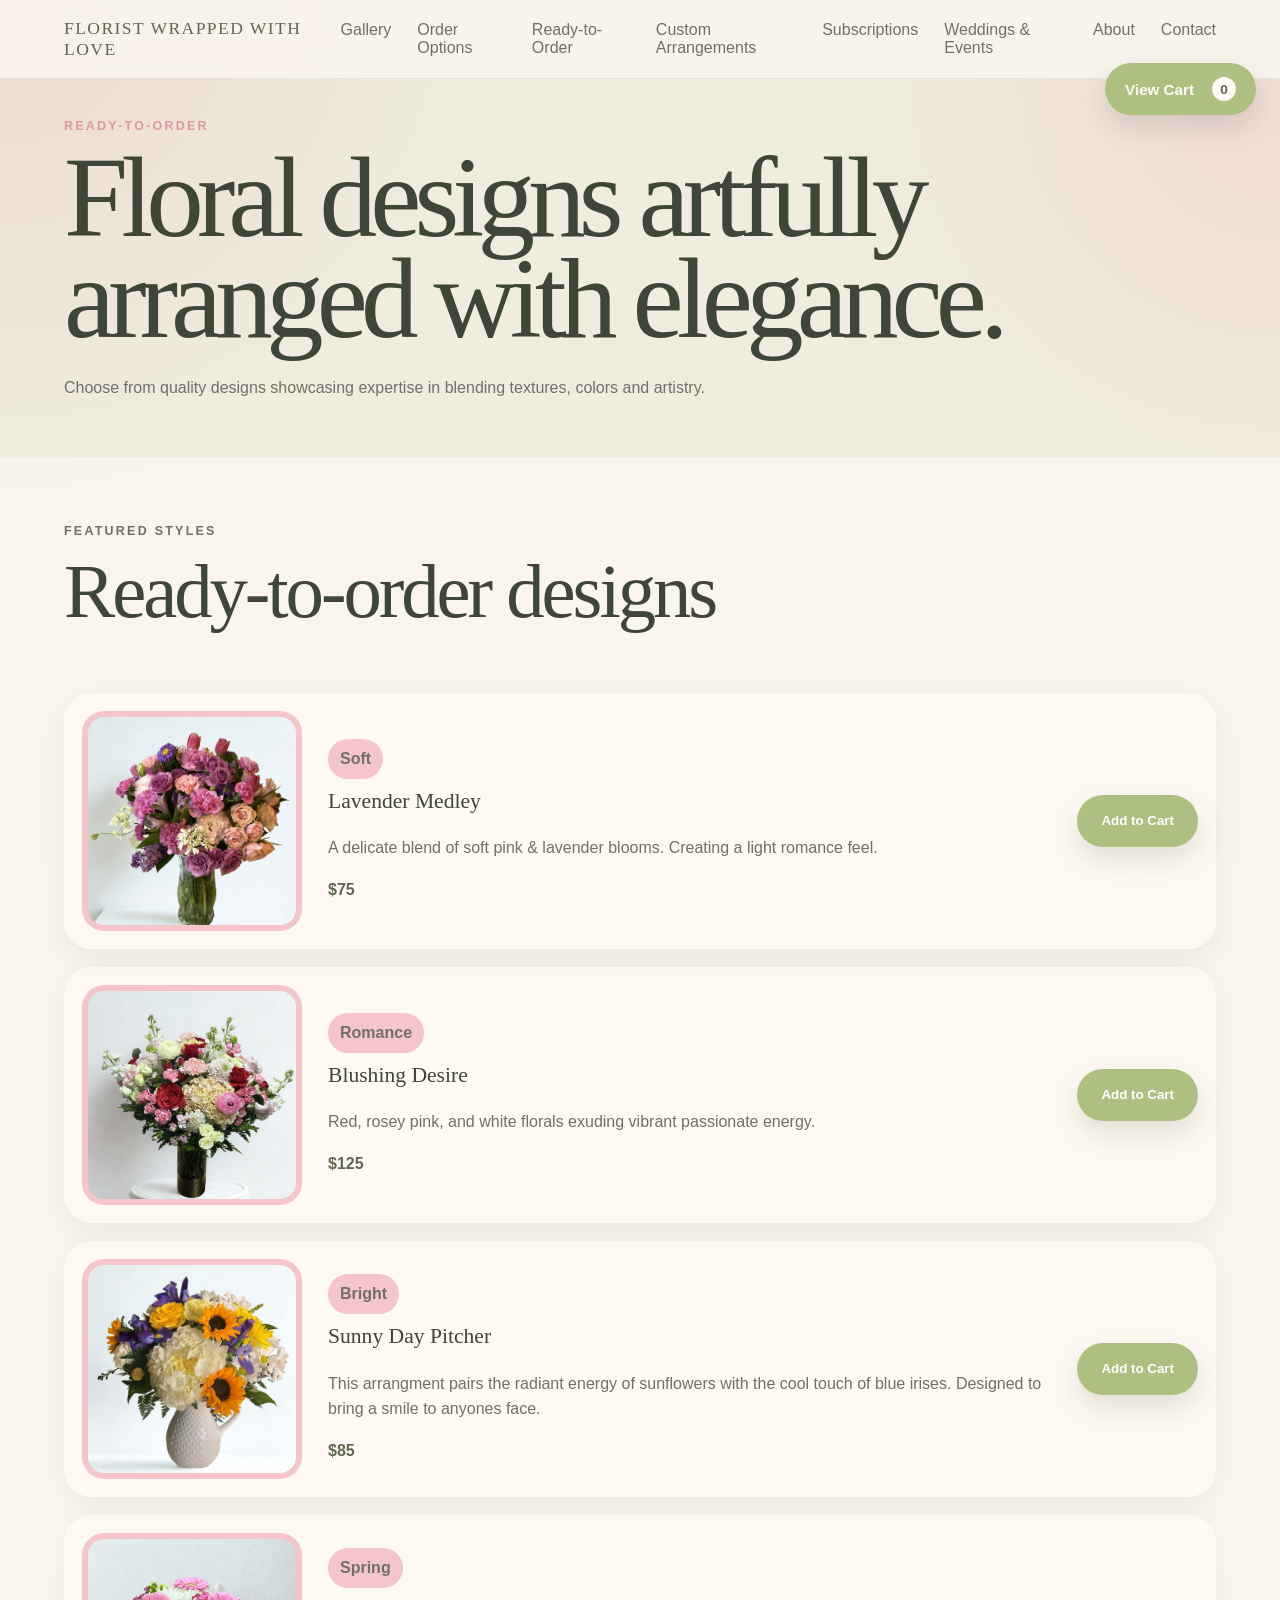
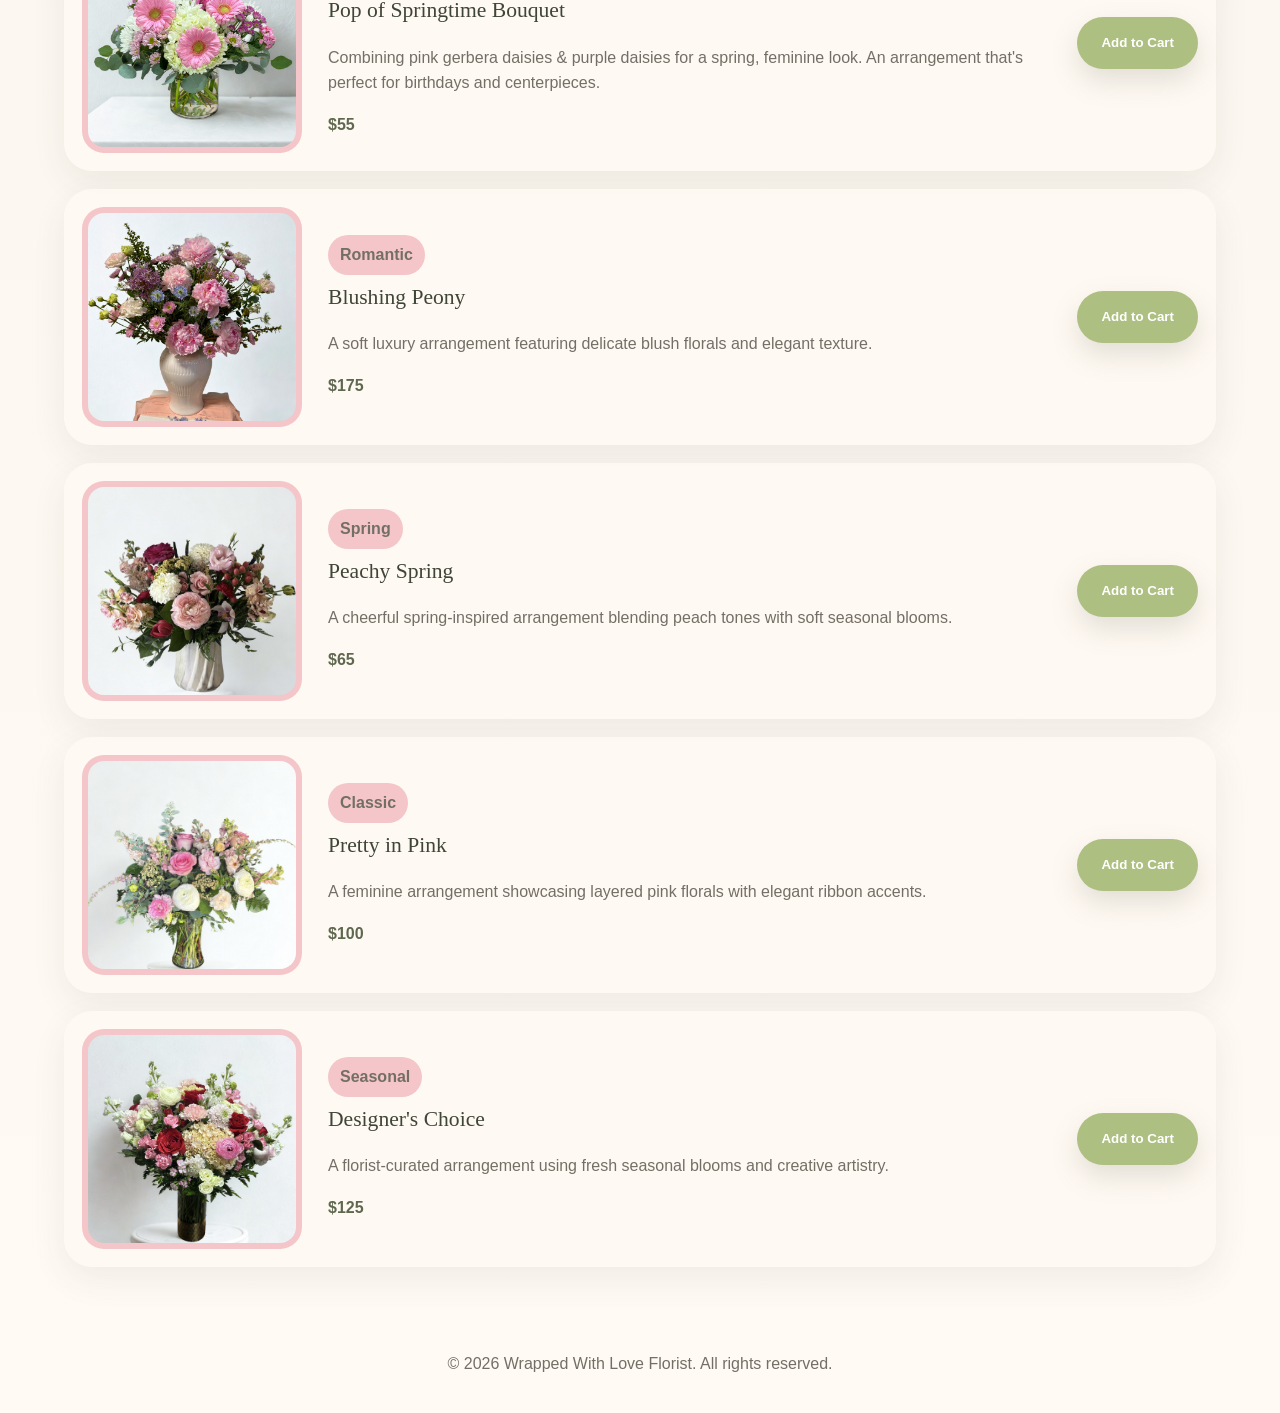
==== shop.html @ 205b2c47 "V1.6 added desc and altered" ====
<!DOCTYPE html>
<html lang="en">
<head>
  <meta charset="UTF-8" />
  <meta name="viewport" content="width=device-width, initial-scale=1.0" />
  <title>Ready-to-Order Designs | Wrapped With Love</title>
  <meta name="description" content="Ready-to-order floral designs from Wrapped With Love Florist." />
  <link rel="stylesheet" href="style.css" />
  <link rel="icon" href="data:image/svg+xml,<svg xmlns=%22http://www.w3.org/2000/svg%22 viewBox=%220 0 100 100%22><text y=%22.9em%22 font-size=%2290%22>🌸</text></svg>">
</head>

<body>
  <header class="site-header">
    <a href="index.html#home" class="logo">Florist Wrapped With Love</a>

    <button class="nav-toggle" aria-label="Toggle navigation" aria-expanded="false">
      <span></span>
      <span></span>
      <span></span>
    </button>

    <nav class="site-nav">
      <a href="index.html#gallery">Gallery</a>
      <a href="index.html#order-options">Order Options</a>
      <a href="shop.html">Ready-to-Order</a>
      <a href="#" class="custom-request-trigger">Custom Arrangements</a>
      <a href="subscriptions.html">Subscriptions</a>
      <a href="index.html#request">Weddings & Events</a>
      <a href="index.html#about">About</a>
      <a href="index.html#contact">Contact</a>
    </nav>
  </header>

  <main>
    <section class="shop-hero section">
      <div>
        <p class="eyebrow">Ready-to-order</p>
        <h1>Floral designs artfully arranged with elegance.</h1>
        <p class="hero-text">
          Choose from quality designs showcasing expertise in blending textures, colors and artistry.
        </p>

      
      </div>
    </section>

    <section class="section shop-section">
      <div class="section-heading">
        <p class="eyebrow">Featured Styles</p>
        <h2>Ready-to-order designs</h2>
      </div>

      <div class="shop-list">
        <article class="shop-card">
          <img src="images/shop-1.jpg" alt="Lavender Medley flower design" />

          <div class="shop-card-content">
            <p class="shop-tag">Soft</p>
            <h3>Lavender Medley</h3>
            <p>A delicate blend of soft pink & lavender blooms. Creating a light romance feel.</p>
            <p class="shop-price">$75</p>
          </div>

          <button class="btn btn-primary add-to-cart-button" data-name="Lavender Medley" data-price="$75"  data-image="images/shop-1.jpg">
            Add to Cart
          </button>
        </article>

        <article class="shop-card">
          <img src="images/shop-2.jpg" alt="Blushing Desire flower design" />

          <div class="shop-card-content">
            <p class="shop-tag">Romance</p>
            <h3>Blushing Desire</h3>
            <p>Red, rosey pink, and white florals exuding vibrant passionate energy.</p>
            <p class="shop-price">$125</p>
          </div>

          <button class="btn btn-primary add-to-cart-button" data-name="Blushing Desire" data-price="$XX starting price" data-image="images/shop-2.jpg">
            Add to Cart
          </button>
        </article>

        <article class="shop-card">
          <img src="images/shop-3.jpg" alt="Bright floral design" />

          <div class="shop-card-content">
            <p class="shop-tag">Bright</p>
            <h3>Sunny Day Pitcher</h3>
            <p>This arrangment pairs the radiant energy of sunflowers with the cool touch of blue irises. Designed to bring a smile to anyones face.</p>
            <p class="shop-price">$85</p>
          </div>

          <button class="btn btn-primary add-to-cart-button" data-name="XXXX" data-price="$XX starting price" data-image="images/shop-3.jpg">
            Add to Cart
          </button>
        </article>

        <article class="shop-card">
          <img src="images/shop-4.jpg" alt="Neutral arrangement design" />

          <div class="shop-card-content">
            <p class="shop-tag">Spring</p>
            <h3>Pop of Springtime Bouquet</h3>
            <p>Combining pink gerbera daisies & purple daisies for a spring, feminine look. An arrangement that's perfect for birthdays and centerpieces.</p>
            <p class="shop-price">$55</p>
          </div>

          <button class="btn btn-primary add-to-cart-button" data-name="XXXXXXX" data-price="$XX starting price" data-image="images/shop-4.jpg">
            Add to Cart
          </button>
        </article>

<article class="shop-card">
  <img src="images/gallery-1.jpg" alt="Blushing Peony bouquet design" />

  <div class="shop-card-content">
    <p class="shop-tag">Romantic</p>
    <h3>Blushing Peony</h3>
    <p>A soft luxury arrangement featuring delicate blush florals and elegant texture.</p>
    <p class="shop-price">$175</p>
  </div>

  <button
    class="btn btn-primary add-to-cart-button"
    data-name="Blushing Peony"
    data-price="$175"
    data-image="images/gallery-1.jpg"
  >
    Add to Cart
  </button>
</article>

<article class="shop-card">
  <img src="images/gallery-2.jpg" alt="Peachy Spring bouquet design" />

  <div class="shop-card-content">
    <p class="shop-tag">Spring</p>
    <h3>Peachy Spring</h3>
    <p>A cheerful spring-inspired arrangement blending peach tones with soft seasonal blooms.</p>
    <p class="shop-price">$65</p>
  </div>

  <button
    class="btn btn-primary add-to-cart-button"
    data-name="Peachy Spring"
    data-price="$65"
    data-image="images/gallery-2.jpg"
  >
    Add to Cart
  </button>
</article>

<article class="shop-card">
  <img src="images/gallery-3.jpg" alt="Pretty in Pink bouquet design" />

  <div class="shop-card-content">
    <p class="shop-tag">Classic</p>
    <h3>Pretty in Pink</h3>
    <p>A feminine arrangement showcasing layered pink florals with elegant ribbon accents.</p>
    <p class="shop-price">$100</p>
  </div>

  <button
    class="btn btn-primary add-to-cart-button"
    data-name="Pretty in Pink"
    data-price="$100"
    data-image="images/gallery-3.jpg"
  >
    Add to Cart
  </button>
</article>

<article class="shop-card">
  <img src="images/gallery-4.jpg" alt="Designer's Choice bouquet design" />

  <div class="shop-card-content">
    <p class="shop-tag">Seasonal</p>
    <h3>Designer's Choice</h3>
    <p>A florist-curated arrangement using fresh seasonal blooms and creative artistry.</p>
    <p class="shop-price">$125</p>
  </div>

  <button
    class="btn btn-primary add-to-cart-button"
    data-name="Designer's Choice"
    data-price="$125"
    data-image="images/gallery-4.jpg"
  >
    Add to Cart
  </button>
</article>


      </div>
    </section>
  </main>

  <footer class="site-footer">
    <p>© <span id="year"></span> Wrapped With Love Florist. All rights reserved.</p>
  </footer>

  <div id="cartModal" class="modal"> 
    <div class="modal-content cart-modal-content">
      <button class="modal-close" id="closeCartModal">&times;</button>

      <h3>Your Flower Cart</h3>

      <div id="cartItems" class="cart-items"></div>

      <form 
        class="cart-request-form"
        action="https://formspree.io/f/mvzlpdjd"
        method="POST"
      >
        <input type="hidden" name="cart-items" id="cartItemsInput" />
        <input type="hidden" name="_subject" value="New Ready-to-Order Cart Request 🌸">

        <div class="form-row">
          <label>
            Name
            <input type="text" name="name" placeholder="Your name" required autocomplete="name" />
          </label>

          <label>
            Phone, email, or Instagram
            <input type="text" name="contact" placeholder="Phone, email, or @username" required />
          </label>
        </div>

        <div class="form-row">
          <label>
            Date needed
            <input type="date" name="date-needed" required />
          </label>

          <label>
            Pickup or delivery
            <select name="delivery">
              <option>Pickup</option>
              <option>Delivery</option>
              <option>Not sure yet</option>
            </select>
          </label>
        </div>

        <label>
          Notes
          <textarea name="message" rows="4" placeholder="Any color changes, ribbon preference, delivery address, or details?"></textarea>
        </label>

        <p class="cart-note">
          Submitting this request does not confirm payment or availability. Wrapped With Love will contact you to finalize details.
        </p>

        <button type="submit" class="btn btn-primary full-submit-button">
          Send Order Request
        </button>
      </form>
    </div>
  </div>

  <div id="successModal" class="modal">
    <div class="modal-content">
      <button class="modal-close" id="closeModal">&times;</button>

      <h3>Thank you for your request!</h3>
      <p>
        I will be in contact with you soon. Please look out for my email within the next 24 hours.
      </p>
    </div>
  </div>

  <div id="customModal" class="modal">
    <div class="modal-content custom-modal-content">
      <button class="modal-close" id="closeCustomModal">&times;</button>

      <h3>Request custom flowers</h3>

      <form 
        class="custom-request-form"
        action="https://formspree.io/f/mvzlpdjd"
        method="POST"
      >
        <div class="custom-form-grid">
          <div class="form-column">
            <label>
              Name
              <input type="text" name="name" placeholder="Enter Your Full Name" required autocomplete="name" />
            </label>

            <label>
              Instagram
              <input type="text" name="instagram" placeholder="@Username" />
              <small class="field-note">Optional</small>
            </label>

            <label>
              Delivery Location
              <input type="text" name="delivery-location" placeholder="City or address" />
            </label>


          </div>

          <div class="form-column">
            <label>
              Phone Number
              <input type="tel" name="phone" placeholder="E.g. (951) 902-4893" required autocomplete="tel" />
            </label>

            <label>
              Occasion
              <select name="occasion" required>
                <option value="">Select One</option>
                <option>Anniversary</option>
                <option>Birthday</option>
                <option>Sympathy</option>
                <option>Prom</option>
                <option>Holiday</option>
                <option>New Baby</option>
                <option>Other</option>
              </select>
            </label>

                        <label>
              Colors, Style, Inspiration, etc.
              <textarea name="style-inspiration" rows="5" placeholder="Tell us the colors, style, or inspiration..."></textarea>
            </label>
          </div>

          <div class="form-column">
            <label>
              Email
              <input type="email" name="email" placeholder="Enter Your Email" required autocomplete="email" />
            </label>

            <label>
              Delivery Date
              <input type="date" name="delivery-date" required />
            </label>

            <label>
              Price Range
              <input type="text" name="price-range" placeholder="$" />
            </label>
          </div>
        </div>

        <input type="hidden" name="_subject" value="New Custom Flower Request 🌸">

        <button type="submit" class="btn btn-primary full-submit-button">
          Send Request
        </button>
      </form>
    </div>
  </div>



  <button class="floating-cart-button cart-open-button">
   View Cart
  <span id="cartCount">0</span>
</button>

  <script src="script.js"></script>
</body>
</html>
---- style.css ----
:root {
  --cream: #f8f3ec;
  --paper: #fffaf4;
  --sage: #aebf82;
  --sage-dark: #5f684f;
  --rose: #d99a9f;
  --blush: #f4c6c9;
  --coral: #ef8f7d;
  --ink: #3f4537;
  --muted: #746f66;
  --white: #ffffff;
  --shadow: 0 24px 60px rgba(63, 69, 55, 0.12);
  --radius: 28px;
}

* {
  box-sizing: border-box;
}

html {
  scroll-behavior: smooth;
}

body {
  margin: 0;
  font-family: Georgia, "Times New Roman", serif;
  color: var(--ink);
  background:
    radial-gradient(circle at top left, rgba(244, 198, 201, 0.45), transparent 32rem),
    linear-gradient(180deg, var(--cream), var(--paper));
}

img {
  width: 100%;
  display: block;
}

a {
  color: inherit;
  text-decoration: none;
}

.site-header {
  position: sticky;
  top: 0;
  z-index: 20;
  display: flex;
  align-items: center;
  justify-content: space-between;
  padding: 18px clamp(20px, 5vw, 70px);
  background: rgba(248, 243, 236, 0.9);
  backdrop-filter: blur(14px);
  border-bottom: 1px solid rgba(95, 104, 79, 0.12);
}

.logo {
  font-size: 1.1rem;
  letter-spacing: 0.08em;
  text-transform: uppercase;
  color: var(--sage-dark);
}

.site-nav {
  display: flex;
  gap: 26px;
  font-family: Arial, sans-serif;
  font-size: 1.0rem;
}

.site-nav a {
  color: var(--muted);
}

.site-nav a:hover {
  color: var(--ink);
}

.nav-toggle {
  display: none;
  width: 42px;
  height: 42px;
  border: 1px solid rgba(95, 104, 79, 0.2);
  border-radius: 50%;
  background: var(--paper);
}

.nav-toggle span {
  display: block;
  width: 18px;
  height: 2px;
  margin: 4px auto;
  background: var(--sage-dark);
}

.section {
  padding: clamp(64px, 0vw, 120px) clamp(20px, 5vw, 70px);
}

.hero {
  min-height: calc(100vh - 76px);
  display: grid;
  grid-template-columns: minmax(0, 1.05fr) minmax(280px, 0.95fr);
  align-items: center;
  gap: clamp(36px, 7vw, 90px);
  padding-top: 20px;
}

.eyebrow {
  margin: 0 0 14px;
  font-family: Arial, sans-serif;
  font-size: 0.78rem;
  font-weight: 700;
  letter-spacing: 0.18em;
  text-transform: uppercase;
  color: var(--rose);
}

h1,
h2,
h3,
p {
  margin-top: 0;
}

h1 {
  max-width: 760px;
  margin-bottom: 24px;
  font-size: clamp(3.2rem, 9vw, 7.8rem);
  line-height: 0.88;
  font-weight: 400;
  letter-spacing: -0.06em;
}

h2 {
  font-size: clamp(2.4rem, 6vw, 5rem);
  line-height: 0.95;
  font-weight: 400;
  letter-spacing: -0.04em;
}

h3 {
  font-size: 1.35rem;
  font-weight: 400;
}

.hero-text,
.section-heading p,
.intro p,
.contact-section p {
  max-width: 650px;
  font-family: Arial, sans-serif;
  color: var(--muted);
  line-height: 1.7;
  
}

.hero-actions {
  display: flex;
  flex-wrap: wrap;
  gap: 14px;
  margin-top: 34px;
}

.btn {
  display: inline-flex;
  align-items: center;
  justify-content: center;
  min-height: 52px;
  padding: 0 24px;
  border: 0;
  border-radius: 999px;
  font-family: Arial, sans-serif;
  font-weight: 700;
  cursor: pointer;
  transition: transform 180ms ease, box-shadow 180ms ease;
}

.btn:hover {
  transform: translateY(-2px);
}

.btn-primary {
  background: var(--sage);
  color: var(--white);
  box-shadow: 0 12px 28px rgba(95, 104, 79, 0.18);
}

.btn-secondary {
  background: var(--white);
  color: var(--sage-dark);
  border: 1px solid rgba(95, 104, 79, 0.16);
}

.hero-card {
  position: relative;
  border-radius: var(--radius);
  padding: 16px;
  background: var(--paper);
  box-shadow: var(--shadow);
  transform: rotate(1.4deg);
}

.hero-card img {
  aspect-ratio: 4 / 5;
  object-fit: cover;
  border-radius: 22px;
  background: var(--blush);
}

.hero-note {
  position: absolute;
  left: -18px;
  bottom: 42px;
  width: 150px;
  height: 150px;
  padding: 18px;
  border-radius: 50%;
  background: var(--sage);
  color: var(--white);
  box-shadow: 0 16px 34px rgba(95, 104, 79, 0.18);
  transform: translateY(6px);

  display: flex;
  flex-direction: column;
  align-items: center;
  justify-content: center;
  gap: 8px;
  text-align: center;
}

.hero-note span {
  font-size: auto;
  line-height: 0.9;
  text-transform: uppercase;
  margin-right: auto;
  margin-left: auto;
  text-align: center;
  margin-bottom: 4px;
  font-weight: bold;
}

.hero-note small {
  max-width: 95px;
  font-family: Arial, sans-serif;
  font-size: 0.72rem;
  line-height: 1.25;
}

.intro {
    padding: 20px clamp(20px, 5vw, 70px);
  text-align: center;
  position: relative;
}

.contact-section h2 {
  margin-bottom: 24px;
}

.intro p {
  max-width: 1100px;
  margin: 0 auto;

  font-size: clamp(1.3rem, 2.2vw, 2rem);
  line-height: 1.6;

  padding: 0;
  background: none;
  box-shadow: none;
  border-radius: 0;

  position: relative;
}

.intro::before {
  content: "";
  display: block;
  width: 100%;
  height: 2px;
    margin: 50px auto 16px;

  
  background: linear-gradient(
    to right,
    transparent,
    var(--rose),
    transparent
  );
}

.intro::after {
  content: "";
  display: block;
  width: 100%;
  height: 2px;
  margin: 16px auto 0;
  background: linear-gradient(
    to right,
    transparent,
    var(--rose),
    transparent
  );
}



.section-heading {
  margin-bottom: 34px;
}

.gallery-grid {
  display: grid;
  grid-template-columns: repeat(4, 1fr);
  gap: 18px;
}

.gallery-item {
  padding: 20px;
  border-radius: 28px;
  box-shadow: 0 10px 30px rgba(63, 69, 55, 0.08);
}

.gallery-item:nth-child(1) {
  background: var(--rose);
}

.gallery-item:nth-child(2) {
  background: var(--sage);
}

.gallery-item:nth-child(3) {
  background: var(--coral);
}

.gallery-item:nth-child(4) {
  background: var(--blush);
}

.gallery-item img {
  aspect-ratio: 1;
  object-fit: cover;
  border-radius: 18px;
  background: var(--paper);
}

.gallery-item img {
  padding: 6px;
  background: var(--paper);
}

.gallery-item p {
  margin: 14px 6px 6px;
  font-family: Arial, sans-serif;
  font-weight: 600;
  font-size: 1rem;
  color: var(--ink);
}

.soft-section {
  background: rgba(174, 191, 130, 0.16);
}

.steps {
  display: grid;
  grid-template-columns: repeat(4, 1fr);
  gap: 18px;
}

.steps article,
.request-form {
  border-radius: var(--radius);
  background: rgba(255, 250, 244, 0.82);
  box-shadow: 0 12px 34px rgba(63, 69, 55, 0.08);
}

.steps article {
  padding: 28px;
}

.steps span {
  display: inline-grid;
  place-items: center;
  width: 46px;
  height: 46px;
  margin-bottom: 28px;
  border-radius: 50%;
  background: var(--rose);
  color: var(--white);
  font-family: Arial, sans-serif;
  font-weight: 700;
}

.steps p {
  font-family: Arial, sans-serif;
  color: var(--muted);
  line-height: 1.6;
}

.request-section {
  max-width: 1200px;
  margin: 0 auto;
}

.request-form {
  padding: clamp(22px, 4vw, 42px);
}

.request-section h2 {
  text-align: center;
}

.form-row {
  display: grid;
  grid-template-columns: 1fr 1fr;
  gap: 18px;
}

label {
  display: grid;
  gap: 8px;
  margin-bottom: 18px;
  font-family: Arial, sans-serif;
  font-weight: 700;
  color: var(--sage-dark);
}

input,
select,
textarea {
  width: 100%;
  border: 1px solid rgba(95, 104, 79, 0.18);
  border-radius: 18px;
  padding: 15px 16px;
  font: inherit;
  background: var(--white);
  color: var(--ink);
}

textarea {
  resize: vertical;
}

.form-note {
  margin: 16px 0 0;
  font-family: Arial, sans-serif;
  color: var(--muted);
  font-size: 0.92rem;
}

.contact-section {
  display: flex;
  align-items: center;
  justify-content: space-between;
  gap: 28px;
  background: var(--ink);
  color: var(--paper);
}

.contact-section p {
  color: rgba(255, 250, 244, 0.72);
}

.instagram-link {
  display: flex;
  flex-direction: column;
  align-items: center;
  justify-content: center;

  min-width: 220px;
  min-height: 120px;
  padding: 22px 26px;

  border-radius: 28px;
  background: var(--paper);
  color: var(--ink);

  font-family: Arial, sans-serif;
  font-weight: 700;
  text-align: center;

  box-shadow: 0 16px 34px rgba(0, 0, 0, 0.12);
}

.instagram-icon {
width: 64px;
height: 64px;
  object-fit: contain;
  margin-bottom: 12px;
}

.event-request-form {
  width: 100%;
}

.event-form-grid {
  display: grid;
  grid-template-columns: 1fr 1fr;
  gap: 28px;
}

.form-column {
  display: grid;
  align-content: start;
}

.file-upload-box {
  position: relative;
  display: grid;
  place-items: center;
  gap: 8px;
  min-height: 150px;
  padding: 22px;
  border: 2px dashed rgba(95, 104, 79, 0.28);
  border-radius: 22px;
  background: rgba(255, 255, 255, 0.7);
  text-align: center;
  cursor: pointer;
}

.file-upload-box input {
  position: absolute;
  inset: 0;
  opacity: 0;
  cursor: pointer;
}

.file-upload-box span {
  font-family: Arial, sans-serif;
  font-weight: 700;
  color: var(--sage-dark);
}

.file-upload-box small {
  font-family: Arial, sans-serif;
  color: var(--muted);
}

.file-list {
  display: grid;
  gap: 8px;
  margin: -4px 0 18px;
}

.file-item {
  display: flex;
  align-items: center;
  justify-content: space-between;
  gap: 12px;
  padding: 10px 12px;
  border-radius: 14px;
  background: rgba(174, 191, 130, 0.16);
  font-family: Arial, sans-serif;
  color: var(--muted);
}

.file-item button {
  border: 0;
  background: transparent;
  color: var(--rose);
  font-weight: 700;
  cursor: pointer;
}

.full-submit-button {
  width: 100%;
  margin-top: 18px;
}

@media (max-width: 900px) {
  .event-form-grid {
    grid-template-columns: 1fr;
  }
}



.file-item {
  display: grid;
  grid-template-columns: 72px 1fr auto;
  align-items: center;
  gap: 14px;

  padding: 12px;
  border-radius: 18px;

  background: rgba(174, 191, 130, 0.14);
}

.file-preview {
  width: 72px;
  height: 72px;

  object-fit: cover;
  border-radius: 14px;

  transition: transform 0.25s ease;
  cursor: pointer;
}

.file-preview:hover {
  transform: scale(1.9);
  z-index: 5;
}

.site-footer {
  padding: 24px;
  text-align: center;
  font-family: Arial, sans-serif;
  color: var(--muted);
  background: var(--paper);
}

.hero-slider {
  position: relative;
  overflow: hidden;
  border-radius: 22px;
}

.hero-slider img {
  aspect-ratio: 4 / 5;
  object-fit: cover;
  border-radius: 22px;
  background: var(--blush);
  transition: opacity 250ms ease;
}

.hero-slider img.is-fading {
  opacity: 0;
}

.slider-zone {
  position: absolute;
  top: 0;
  bottom: 0;
  width: 50%;
  border: 0;
  background: transparent;
  cursor: pointer;
}

.slider-zone-left {
  left: 0;
}

.slider-zone-right {
  right: 0;
}

.modal {
  position: fixed;
  inset: 0;
  display: none;
  align-items: center;
  justify-content: center;
  background: rgba(0, 0, 0, 0.3);
  z-index: 100;
}

.modal.is-open {
  display: flex;
}

.modal-content {
  position: relative;
  max-width: 420px;
  width: 90%;
  padding: 32px;
  border-radius: 24px;
  background: var(--paper);
  box-shadow: 0 20px 60px rgba(0,0,0,0.15);
  text-align: center;
}

.modal-content h3 {
  margin-bottom: 12px;
  font-size: 1.6rem;
}

.modal-content p {
  font-family: Arial, sans-serif;
  color: var(--muted);
  line-height: 1.6;
}

.modal-close {
  position: absolute;
  top: 12px;
  right: 14px;
  border: none;
  background: transparent;
  font-size: 1.5rem;
  cursor: pointer;
  color: var(--muted);
}

@media (max-width: 900px) {
  .hero,
  .gallery-grid,
  .steps,
  .form-row,
  .contact-section {
    grid-template-columns: 1fr;
  }

  .order-options {
  grid-template-columns: 1fr;
}

  .gallery-grid,
  .steps {
    display: grid;
  }

  .contact-section {
    display: grid;
  }

  .nav-toggle {
    display: block;
  }

  .site-nav {
    position: absolute;
    top: 76px;
    left: 20px;
    right: 20px;
    display: none;
    flex-direction: column;
    padding: 20px;
    border-radius: 22px;
    background: var(--paper);
    box-shadow: var(--shadow);
  }

  .site-nav.is-open {
    display: flex;
  }

  h1 {
    font-size: clamp(3.1rem, 16vw, 5.5rem);
  }

  .hero-card {
    transform: none;
  }

.hero-note {
  display: flex;
  flex-direction: column;
  align-items: center;
  justify-content: center;
  text-align: center;

  padding: 20px 16px;
}

.hero-note span {
  max-width: 80px;
  font-size: 1.05rem;
}

.hero-note small {
  max-width: 80px;
  font-size: 0.65rem;
}
}

.about-section {
  display: grid;
  grid-template-columns: 0.9fr 1.1fr;
  align-items: center;
  gap: clamp(30px, 6vw, 80px);
  background: rgba(244, 198, 201, 0.18);
}

.about-image {
  padding: 16px;
  border-radius: 32px;
  background: var(--blush);
  box-shadow: var(--shadow);
}

.about-image img {
  aspect-ratio: 4 / 5;
  object-fit: cover;
  border-radius: 24px;
}

.about-content {
  max-width: 650px;
}

.about-content p {
  font-family: Arial, sans-serif;
  color: var(--muted);
  line-height: 1.7;
}

.about-content h2 {
  margin-bottom: 22px;
}

@media (max-width: 900px) {
  .about-section {
    grid-template-columns: 1fr;
  }
}

.about-section {
  padding-top: 40px;
  padding-bottom: 40px;
}

.order-options {
  display: grid;
  grid-template-columns: repeat(3, 1fr);
  gap: 18px;
}

.order-card {
  display: flex;
  flex-direction: column;
  align-items: flex-start;
  padding: 30px;
  border-radius: var(--radius);
  background: rgba(255, 250, 244, 0.82);
  box-shadow: 0 12px 34px rgba(63, 69, 55, 0.08);
}

.order-card span {
  display: inline-grid;
  place-items: center;
  width: 46px;
  height: 46px;
  margin-bottom: 28px;
  border-radius: 50%;
  background: var(--rose);
  color: var(--white);
  font-family: Arial, sans-serif;
  font-weight: 700;
}

.order-card h3 {
  margin-bottom: 14px;
}

.order-card p {
  flex: 1;
  font-family: Arial, sans-serif;
  color: var(--muted);
  line-height: 1.6;
}

.order-card .btn {
  margin-top: 20px;
}

.subscription-hero {
  min-height: auto;
  display: flex;
  align-items: center;
    padding-top: 40px;
  padding-bottom: 40px;
  background:
    radial-gradient(circle at top right, rgba(244, 198, 201, 0.45), transparent 28rem),
    rgba(174, 191, 130, 0.12);
}

.subscription-hero .btn {
  margin-top: 28px;
}

.subscription-plans {
  display: grid;
  grid-template-columns: repeat(3, 1fr);
  gap: 18px;
}

.subscription-card {
  padding: 32px;
  border-radius: var(--radius);
  background: rgba(255, 250, 244, 0.88);
  box-shadow: 0 12px 34px rgba(63, 69, 55, 0.08);
}

.subscription-card h3 {
  font-size: 2rem;
  margin-bottom: 18px;
}

.subscription-card p,
.subscription-card li {
  font-family: Arial, sans-serif;
  color: var(--muted);
  line-height: 1.6;
}

.subscription-card ul {
  padding-left: 20px;
  margin: 24px 0;
}

.plan-label {
  display: inline-block;
  padding: 8px 14px;
  border-radius: 999px;
  background: var(--blush);
  color: var(--ink);
  font-weight: 700;
}

.featured-plan {
  background: var(--sage);
}

.featured-plan p,
.featured-plan li,
.featured-plan h3 {
  color: var(--white);
}

.featured-plan .plan-label {
  background: var(--paper);
  color: var(--sage-dark);
}

@media (max-width: 900px) {
  .subscription-plans {
    grid-template-columns: 1fr;
  }
}

.subscription-hero > div {
  max-width: 1000px;
}

.subscription-hero > div {
  width: 100%;
  max-width: 1200px;
}
/* =========================
   Clean overrides added for subscription page
   These keep the original design, but make the subscription hero text use the full row.
========================= */

.subscription-hero {
  justify-content: flex-start;
}

.subscription-hero > div {
  width: 100%;
  max-width: none;
}

.subscription-hero h1 {
  max-width: 1200px;
}

.subscription-hero .hero-text {
  max-width: 900px;
}

@media (max-width: 900px) {
  .subscription-hero {
    min-height: auto;
  }
}

.shop-hero {
  min-height: auto;
  padding: 40px clamp(20px, 5vw, 70px);
  background:
    radial-gradient(circle at top right, rgba(244, 198, 201, 0.45), transparent 28rem),
    rgba(174, 191, 130, 0.12);
}

.shop-hero h1 {
  max-width: 1200px;
}

.shop-hero .hero-text {
  max-width: 900px;
}

.shop-list {
  display: grid;
  gap: 18px;
}

.shop-card {
  display: grid;
  grid-template-columns: 220px 1fr auto;
  align-items: center;
  gap: 26px;
  padding: 18px;
  border-radius: var(--radius);
  background: rgba(255, 250, 244, 0.88);
  box-shadow: 0 12px 34px rgba(63, 69, 55, 0.08);
}

.shop-card img {
  aspect-ratio: 1 / 1;
  object-fit: cover;
  border-radius: 22px;
  padding: 6px;
  background: var(--blush);
}

.shop-card-content p {
  font-family: Arial, sans-serif;
  color: var(--muted);
  line-height: 1.6;
}

.shop-tag {
  display: inline-block;
  margin-bottom: 10px;
  padding: 7px 12px;
  border-radius: 999px;
  background: var(--blush);
  color: var(--ink);
  font-weight: 700;
}

.shop-price {
  margin-bottom: 0;
  font-weight: 700;
  color: var(--sage-dark) !important;
}

.shop-modal-content {
  max-width: 620px;
  text-align: left;
}

.selected-design-text {
  font-family: Arial, sans-serif;
  color: var(--muted);
  line-height: 1.6;
}

@media (max-width: 900px) {
  .shop-card {
    grid-template-columns: 1fr;
  }

  .shop-card .btn {
    width: 100%;
  }
}

@media (max-width: 900px) {
  .order-options {
    grid-template-columns: 1fr;
  }

  .order-card {
    width: 100%;
  }
}

.custom-modal-content {
  max-width: 1050px;
  text-align: left;
}

.custom-modal-content h3 {
  text-align: center;
  margin-bottom: 28px;
}

.custom-form-grid {
  display: grid;
  grid-template-columns: repeat(3, 1fr);
  gap: 22px;
}

.field-note {
  margin-top: -4px;
  font-family: Arial, sans-serif;
  font-size: 0.8rem;
  font-weight: 400;
  color: var(--muted);
}

@media (max-width: 900px) {
  .custom-form-grid {
    grid-template-columns: 1fr;
  }

  .custom-modal-content {
    max-height: 88vh;
    overflow-y: auto;
  }
}

.hero-note {
  border: none;
  cursor: pointer;
  transition: transform 0.25s ease;
}

.hero-note:hover {
  transform: scale(1.04);
}

.cart-open-button {
  margin-top: 28px;
}

#cartCount {
  display: inline-grid;
  place-items: center;
  min-width: 24px;
  height: 24px;
  margin-left: 8px;
  padding: 0 7px;
  border-radius: 999px;
  background: var(--paper);
  color: var(--sage-dark);
  font-size: 0.85rem;
}

.cart-modal-content {
  max-width: 760px;
  text-align: left;
  max-height: 88vh;
  overflow-y: auto;
}

.cart-modal-content h3 {
  text-align: center;
  margin-bottom: 24px;
}

.cart-items {
  display: grid;
  gap: 12px;
  margin-bottom: 24px;
}

.cart-item {
  display: grid;
  grid-template-columns: 1fr auto;
  gap: 16px;
  align-items: center;
  padding: 16px;
  border-radius: 18px;
  background: rgba(174, 191, 130, 0.14);
}

.cart-item h4 {
  margin: 0 0 6px;
  font-size: 1.1rem;
}

.cart-item p {
  margin: 0;
  font-family: Arial, sans-serif;
  color: var(--muted);
}

.cart-controls {
  display: flex;
  align-items: center;
  gap: 8px;
}

.cart-controls button {
  display: inline-grid;
  place-items: center;
  width: 34px;
  height: 34px;
  border: none;
  border-radius: 50%;
  background: var(--paper);
  color: var(--ink);
  font-weight: 700;
  cursor: pointer;
}

.cart-remove {
  width: auto !important;
  padding: 0 12px;
  border-radius: 999px !important;
  color: var(--rose) !important;
}

.empty-cart-message {
  padding: 20px;
  border-radius: 18px;
  background: rgba(244, 198, 201, 0.18);
  font-family: Arial, sans-serif;
  color: var(--muted);
  text-align: center;
}

.cart-note {
  margin: 8px 0 18px;
  font-family: Arial, sans-serif;
  color: var(--muted);
  line-height: 1.6;
  font-size: 0.95rem;
}

@media (max-width: 700px) {
  .cart-item {
    grid-template-columns: 1fr;
  }

  .cart-controls {
    justify-content: flex-start;
    flex-wrap: wrap;
  }
}

.cart-item-info {
  display: flex;
  align-items: center;
  gap: 16px;
}

.cart-item-image {
  width: 72px;
  height: 72px;

  object-fit: cover;

  border-radius: 16px;
  flex-shrink: 0;
}

.floating-cart-button {
  position: fixed;

  top: 35px;
  right: 24px;

  z-index: 999;

  display: flex;
  align-items: center;
  gap: 10px;

  padding: 14px 20px;

  border: none;
  border-radius: 999px;

  background: var(--sage);
  color: var(--paper);

  font-size: 0.95rem;
  font-weight: 600;

  cursor: pointer;

  box-shadow: 0 12px 30px rgba(0, 0, 0, 0.12);

  transition:
    transform 0.2s ease,
    opacity 0.2s ease;
}

.floating-cart-button:hover {
  transform: translateY(-2px);
}

.floating-cart-button span {
  display: inline-flex;
  align-items: center;
  justify-content: center;

  width: 24px;
  height: 24px;

  border-radius: 50%;

  background: rgba(255,255,255,0.18);

  font-size: 0.8rem;
}

@media (max-width: 768px) {
  .floating-cart-button {
    top: auto;
    bottom: 20px;
    right: 20px;

    padding: 12px 18px;

    font-size: 0.9rem;
  }
}

.gallery-item-content {
  padding: 18px 18px 22px;
}

.gallery-item-content {
  display: flex;
  align-items: center;
  justify-content: space-between;

  gap: 18px;

  padding: 18px 18px 0px;
}

.gallery-item-text h4 {
  margin-bottom: 6px;
}

.gallery-item-text p {
  margin: 0;
}

.gallery-item-content .btn {
  flex-shrink: 0;

  padding: 12px 18px;

  background: var(--paper);
  color: var(--ink);

  border: 1px solid rgba(0,0,0,0.08);

  box-shadow: none;
}

.gallery-item-content .btn:hover {
  background: white;
  transform: translateY(-1px);
}

.plan-dropdown {
  width: 100%;
  margin-top: 20px;
  border: 1px solid rgba(95, 104, 79, 0.18);
  border-radius: 18px;
  padding: 15px 16px;
  font: inherit;
  background: var(--white);
  color: var(--ink);
}
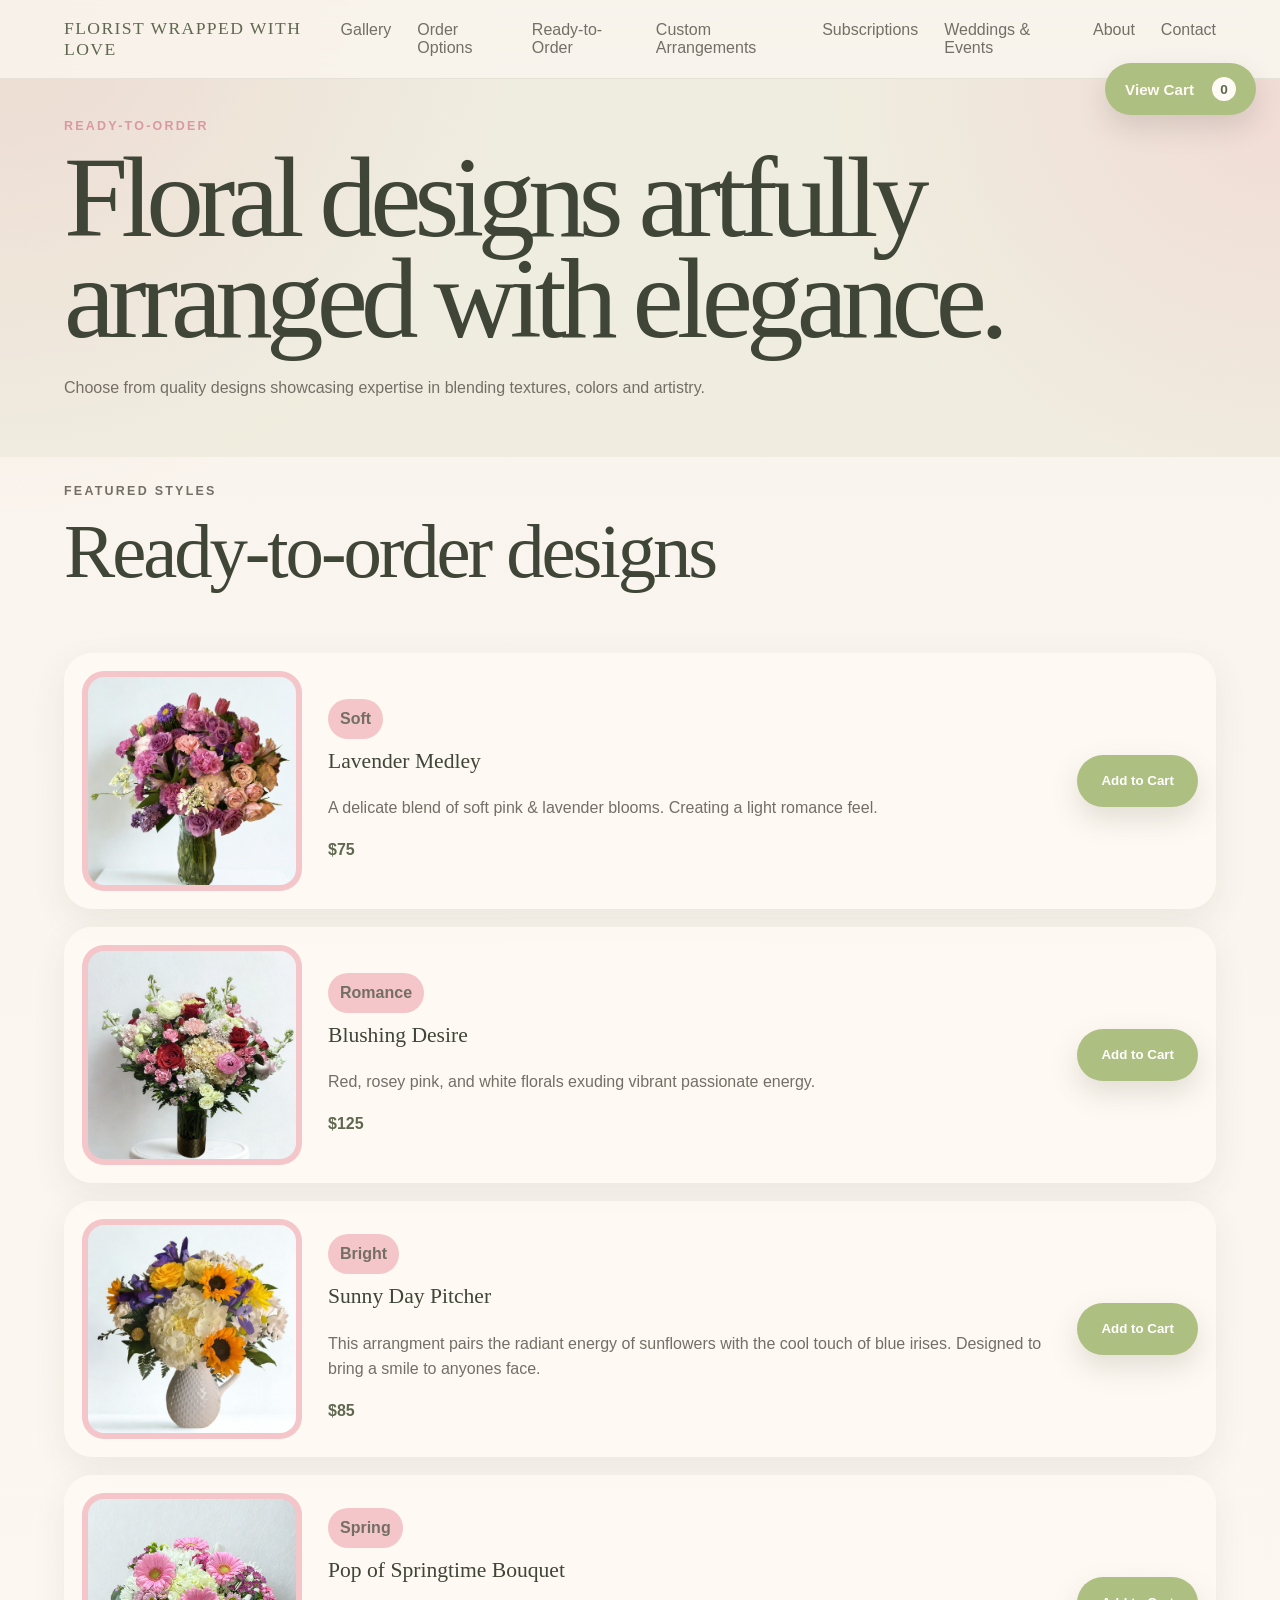
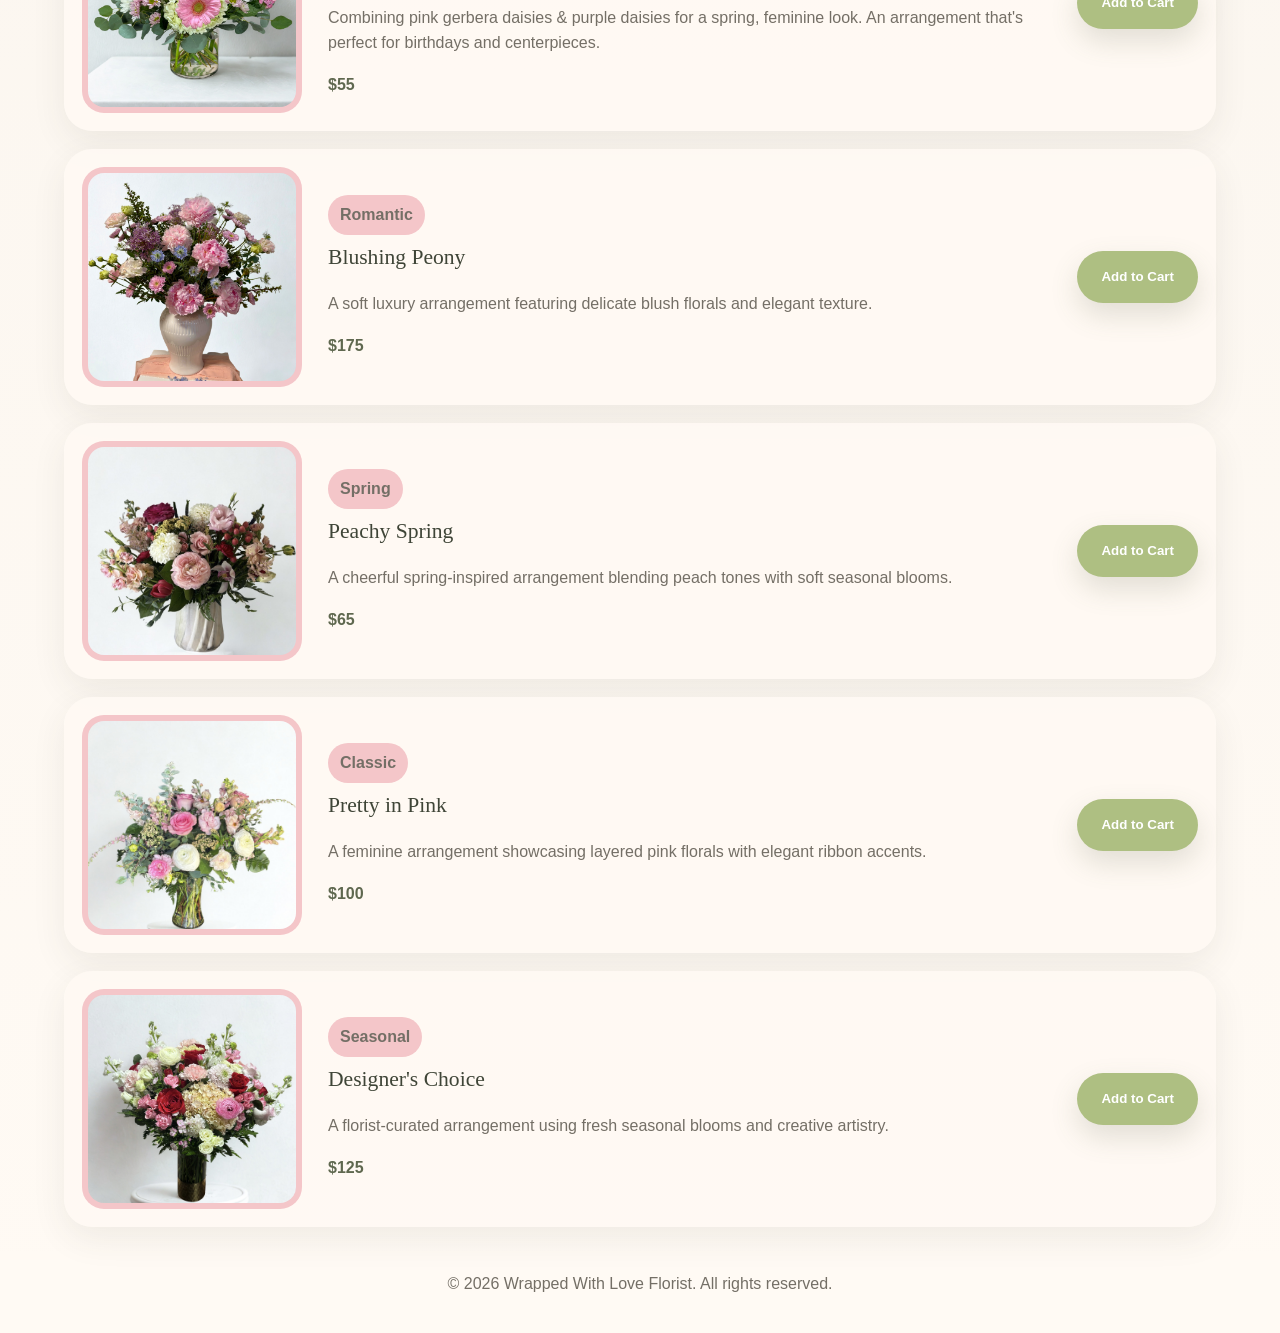
==== commit 7bf487ce: "V2.2 Updated a ton of stuff" ====
--- a/shop.html
+++ b/shop.html
@@ -76,7 +76,7 @@
             <p class="shop-price">$125</p>
           </div>
 
-          <button class="btn btn-primary add-to-cart-button" data-name="Blushing Desire" data-price="$XX starting price" data-image="images/shop-2.jpg">
+          <button class="btn btn-primary add-to-cart-button" data-name="Blushing Desire" data-price="$125" data-image="images/shop-2.jpg">
             Add to Cart
           </button>
         </article>
@@ -91,7 +91,7 @@
             <p class="shop-price">$85</p>
           </div>
 
-          <button class="btn btn-primary add-to-cart-button" data-name="XXXX" data-price="$XX starting price" data-image="images/shop-3.jpg">
+          <button class="btn btn-primary add-to-cart-button" data-name="Sunny Day Pitcher" data-price="$85" data-image="images/shop-3.jpg">
             Add to Cart
           </button>
         </article>
@@ -106,7 +106,7 @@
             <p class="shop-price">$55</p>
           </div>
 
-          <button class="btn btn-primary add-to-cart-button" data-name="XXXXXXX" data-price="$XX starting price" data-image="images/shop-4.jpg">
+          <button class="btn btn-primary add-to-cart-button" data-name="Pop of Springtime Bouquet" data-price="$55" data-image="images/shop-4.jpg">
             Add to Cart
           </button>
         </article>
@@ -210,7 +210,7 @@
 
       <form 
         class="cart-request-form"
-        action="https://formspree.io/f/mvzlpdjd"
+        action="https://formspree.io/f/mgodlnye"
         method="POST"
       >
         <input type="hidden" name="cart-items" id="cartItemsInput" />
@@ -230,17 +230,13 @@
 
         <div class="form-row">
           <label>
-            Date needed
+            Date Needed
             <input type="date" name="date-needed" required />
           </label>
 
-          <label>
-            Pickup or delivery
-            <select name="delivery">
-              <option>Pickup</option>
-              <option>Delivery</option>
-              <option>Not sure yet</option>
-            </select>
+         <label>
+            Delivery Location
+            <input type="text" name="delivery-location" placeholder="Address" />
           </label>
         </div>
 
@@ -279,7 +275,7 @@
 
       <form 
         class="custom-request-form"
-        action="https://formspree.io/f/mvzlpdjd"
+        action="https://formspree.io/f/mgodlnye"
         method="POST"
       >
         <div class="custom-form-grid">
--- a/style.css
+++ b/style.css
@@ -93,7 +93,7 @@
 }
 
 .section {
-  padding: clamp(64px, 0vw, 120px) clamp(20px, 5vw, 70px);
+  padding: clamp(24px, 0vw, 120px) clamp(20px, 5vw, 70px);
 }
 
 .hero {
@@ -314,7 +314,7 @@
 }
 
 .gallery-item {
-  padding: 20px;
+  padding: 16px 16px 14px;
   border-radius: 28px;
   box-shadow: 0 10px 30px rgba(63, 69, 55, 0.08);
 }
@@ -1293,43 +1293,64 @@
 }
 
 .gallery-item-content {
-  padding: 18px 18px 22px;
-}
-
-.gallery-item-content {
   display: flex;
   align-items: center;
   justify-content: space-between;
 
   gap: 18px;
 
-  padding: 18px 18px 0px;
+  margin-top: 18px;
+  padding: 18px;
+
+  border-radius: 22px;
+
+  background: rgba(255, 250, 244, 0.92);
+
+  box-shadow: 0 8px 20px rgba(63, 69, 55, 0.06);
 }
 
 .gallery-item-text h4 {
   margin-bottom: 6px;
+
+  font-size: 1.2em;
+  line-height: 1.05;
+
+  white-space: nowrap;
+  overflow: hidden;
+  text-overflow: ellipsis;
+
+  color: var(--ink);
 }
 
 .gallery-item-text p {
   margin: 0;
+
+  font-family: Arial, sans-serif;
+  font-weight: 700;
+
+  color: var(--sage-dark);
 }
 
 .gallery-item-content .btn {
   flex-shrink: 0;
 
-  padding: 12px 18px;
-
-  background: var(--paper);
-  color: var(--ink);
-
-  border: 1px solid rgba(0,0,0,0.08);
-
-  box-shadow: none;
+  min-height: 42px;
+  padding: 0 16px;
+
+  font-size: 0.9rem;
+  font-weight: 700;
+
+  background: var(--sage);
+  color: var(--paper);
+
+  border: none;
+
+  box-shadow: 0 10px 24px rgba(95, 104, 79, 0.16);
 }
 
 .gallery-item-content .btn:hover {
-  background: white;
-  transform: translateY(-1px);
+  background: var(--sage-dark);
+  transform: translateY(-2px);
 }
 
 .plan-dropdown {
@@ -1341,4 +1362,196 @@
   font: inherit;
   background: var(--white);
   color: var(--ink);
+}
+
+
+.gallery-item-content {
+  display: flex;
+  flex-direction: column;
+  align-items: center;
+  text-align: center;
+
+  gap: 14px;
+
+  margin-top: 18px;
+  padding: 18px;
+
+  border-radius: 22px;
+  background: rgba(255, 250, 244, 0.92);
+  box-shadow: 0 8px 20px rgba(63, 69, 55, 0.06);
+}
+
+.gallery-item-text h4 {
+  margin-bottom: 6px;
+  color: var(--ink);
+}
+
+.gallery-item-text p {
+  margin: 0;
+  font-family: Arial, sans-serif;
+  font-weight: 700;
+  color: var(--sage-dark);
+}
+
+.gallery-item-content .btn {
+  width: 100%;
+  max-width: 190px;
+
+  padding: 12px 20px;
+
+  background: var(--sage);
+  color: var(--paper);
+
+  border: none;
+  box-shadow: 0 10px 24px rgba(95, 104, 79, 0.16);
+}
+
+.gallery-item-content .btn:hover {
+  background: var(--sage-dark);
+  transform: translateY(-2px);
+}
+
+.gallery-item-content {
+  gap: 10px;
+
+  margin-top: 12px;
+  padding: 16px 16px 14px;}
+
+  .gallery-item-content {
+  display: flex;
+  flex-direction: column;
+  align-items: center;
+  text-align: center;
+
+  gap: 10px;
+
+  margin-top: 10px;
+
+  padding: 1px 10px 10px;
+
+  border-radius: 22px;
+
+  background: rgba(255, 250, 244, 0.92);
+
+  box-shadow: 0 8px 20px rgba(63, 69, 55, 0.06);
+}
+
+.gallery-item-text h4 {
+  margin-bottom: 2px;
+  line-height: 1.05;
+}
+
+.gallery-item-text p {
+  margin: 0;
+  line-height: 2;
+}
+
+.gallery-item-content .btn {
+  width: 100%;
+  max-width: 190px;
+
+  min-height: 46px;
+
+  padding: 0 18px;
+
+  background: var(--sage);
+  color: var(--paper);
+
+  border: none;
+
+  box-shadow: 0 10px 24px rgba(95, 104, 79, 0.16);
+}
+
+.subscription-card {
+  display: flex;
+  flex-direction: column;
+}
+
+.subscription-card .btn {
+  margin-top: auto;
+  align-self: flex-start;
+}
+
+.subscription-card .plan-label {
+  align-self: flex-start;
+}
+
+.hero-note {
+  position: absolute;
+  left: -18px;
+  bottom: 42px;
+
+  width: 200px;
+  min-height: 140px;
+
+  padding: 22px 20px;
+
+  border-radius: 34px;
+
+  background: var(--sage);
+  color: var(--white);
+
+  box-shadow: 0 16px 34px rgba(95, 104, 79, 0.18);
+
+  display: flex;
+  flex-direction: column;
+  align-items: center;
+  justify-content: center;
+
+  gap: 10px;
+
+  text-align: center;
+
+  border: none;
+  cursor: pointer;
+
+  transition: transform 0.25s ease;
+}
+
+.hero-note:hover {
+  transform: scale(1.04);
+}
+
+.hero-note span {
+  max-width: 80px;
+
+  font-size: 1.05rem;
+  line-height: 1.02;
+
+  font-weight: 700;
+  text-transform: uppercase;
+
+  margin: 0;
+}
+
+.hero-note small {
+  max-width: 120px;
+
+  font-family: Arial, sans-serif;
+  font-size: 0.9rem;
+  line-height: 1.35;
+}
+
+.hero-note span {
+  max-width: 170px;
+  font-size: 1.45rem;
+  line-height: 1.02;
+  white-space: normal;
+}
+
+@media (max-width: 900px) {
+  .hero-note span {
+    max-width: 170px;
+    font-size: 1.35rem;
+  }
+}
+
+.order-card {
+  display: flex;
+  flex-direction: column;
+}
+
+.order-card .btn {
+  margin-top: auto;
+  align-self: center;
 }
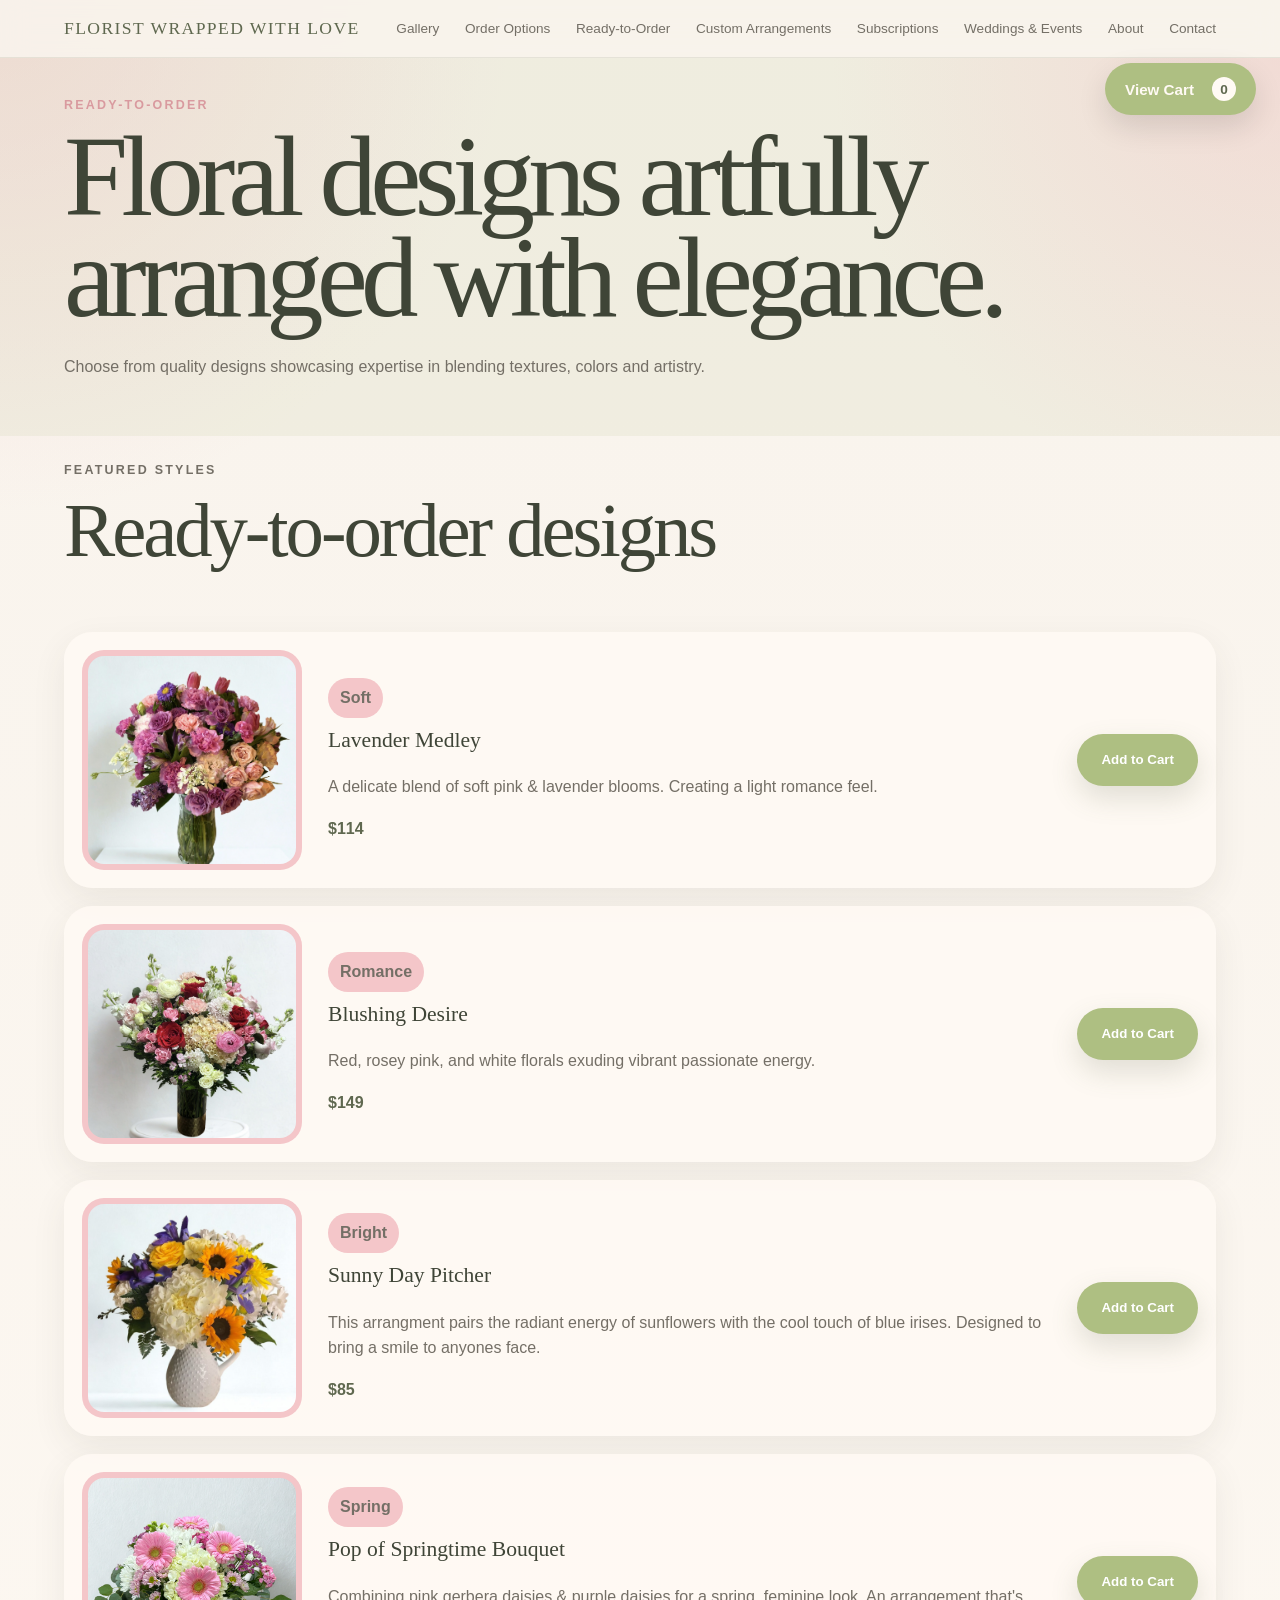
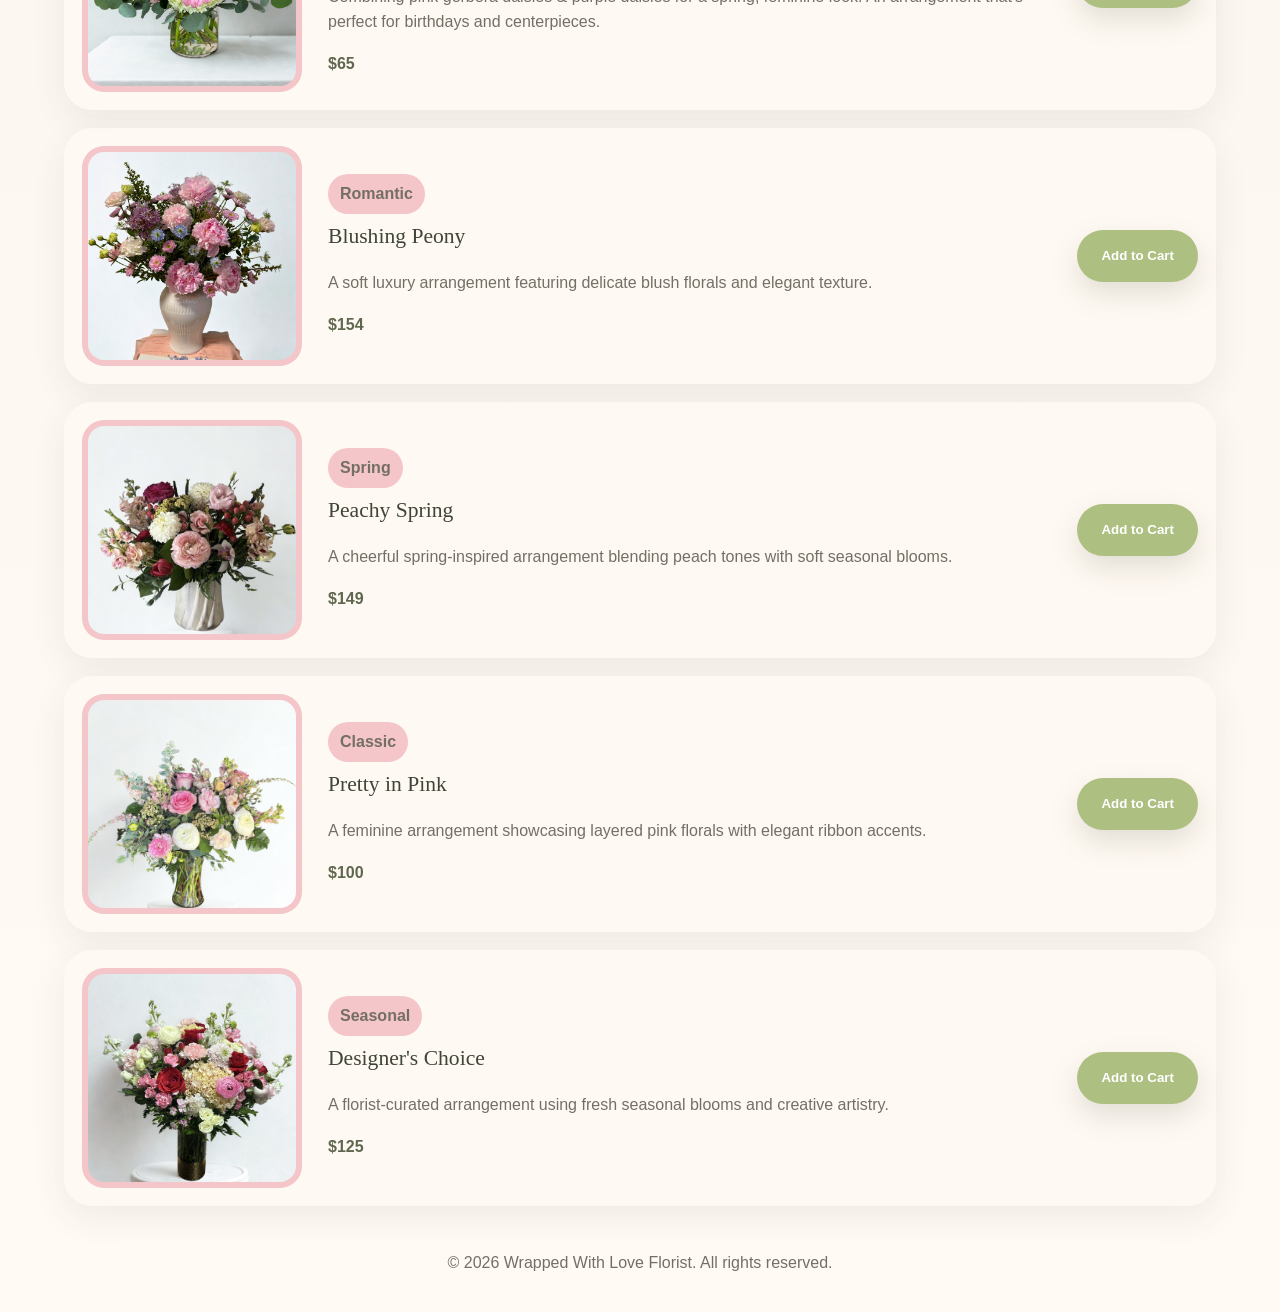
==== commit b841973c: "v5" ====
--- a/shop.html
+++ b/shop.html
@@ -58,7 +58,7 @@
             <p class="shop-tag">Soft</p>
             <h3>Lavender Medley</h3>
             <p>A delicate blend of soft pink & lavender blooms. Creating a light romance feel.</p>
-            <p class="shop-price">$75</p>
+            <p class="shop-price">$114</p>
           </div>
 
           <button class="btn btn-primary add-to-cart-button" data-name="Lavender Medley" data-price="$75"  data-image="images/shop-1.jpg">
@@ -73,7 +73,7 @@
             <p class="shop-tag">Romance</p>
             <h3>Blushing Desire</h3>
             <p>Red, rosey pink, and white florals exuding vibrant passionate energy.</p>
-            <p class="shop-price">$125</p>
+            <p class="shop-price">$149</p>
           </div>
 
           <button class="btn btn-primary add-to-cart-button" data-name="Blushing Desire" data-price="$125" data-image="images/shop-2.jpg">
@@ -103,7 +103,7 @@
             <p class="shop-tag">Spring</p>
             <h3>Pop of Springtime Bouquet</h3>
             <p>Combining pink gerbera daisies & purple daisies for a spring, feminine look. An arrangement that's perfect for birthdays and centerpieces.</p>
-            <p class="shop-price">$55</p>
+            <p class="shop-price">$65</p>
           </div>
 
           <button class="btn btn-primary add-to-cart-button" data-name="Pop of Springtime Bouquet" data-price="$55" data-image="images/shop-4.jpg">
@@ -118,7 +118,7 @@
     <p class="shop-tag">Romantic</p>
     <h3>Blushing Peony</h3>
     <p>A soft luxury arrangement featuring delicate blush florals and elegant texture.</p>
-    <p class="shop-price">$175</p>
+    <p class="shop-price">$154</p>
   </div>
 
   <button
@@ -138,7 +138,7 @@
     <p class="shop-tag">Spring</p>
     <h3>Peachy Spring</h3>
     <p>A cheerful spring-inspired arrangement blending peach tones with soft seasonal blooms.</p>
-    <p class="shop-price">$65</p>
+    <p class="shop-price">$149</p>
   </div>
 
   <button
--- a/style.css
+++ b/style.css
@@ -183,6 +183,8 @@
   background: var(--sage);
   color: var(--white);
   box-shadow: 0 12px 28px rgba(95, 104, 79, 0.18);
+  width: 100%;
+  justify-content: center;
 }
 
 .btn-secondary {
@@ -1554,4 +1556,14 @@
 .order-card .btn {
   margin-top: auto;
   align-self: center;
-}+}
+
+.site-nav a {
+  white-space: nowrap;
+}
+
+.site-nav {
+  gap: clamp(14px, 2vw, 26px);
+  font-size: clamp(0.85rem, 1vw, 1rem);
+}
+
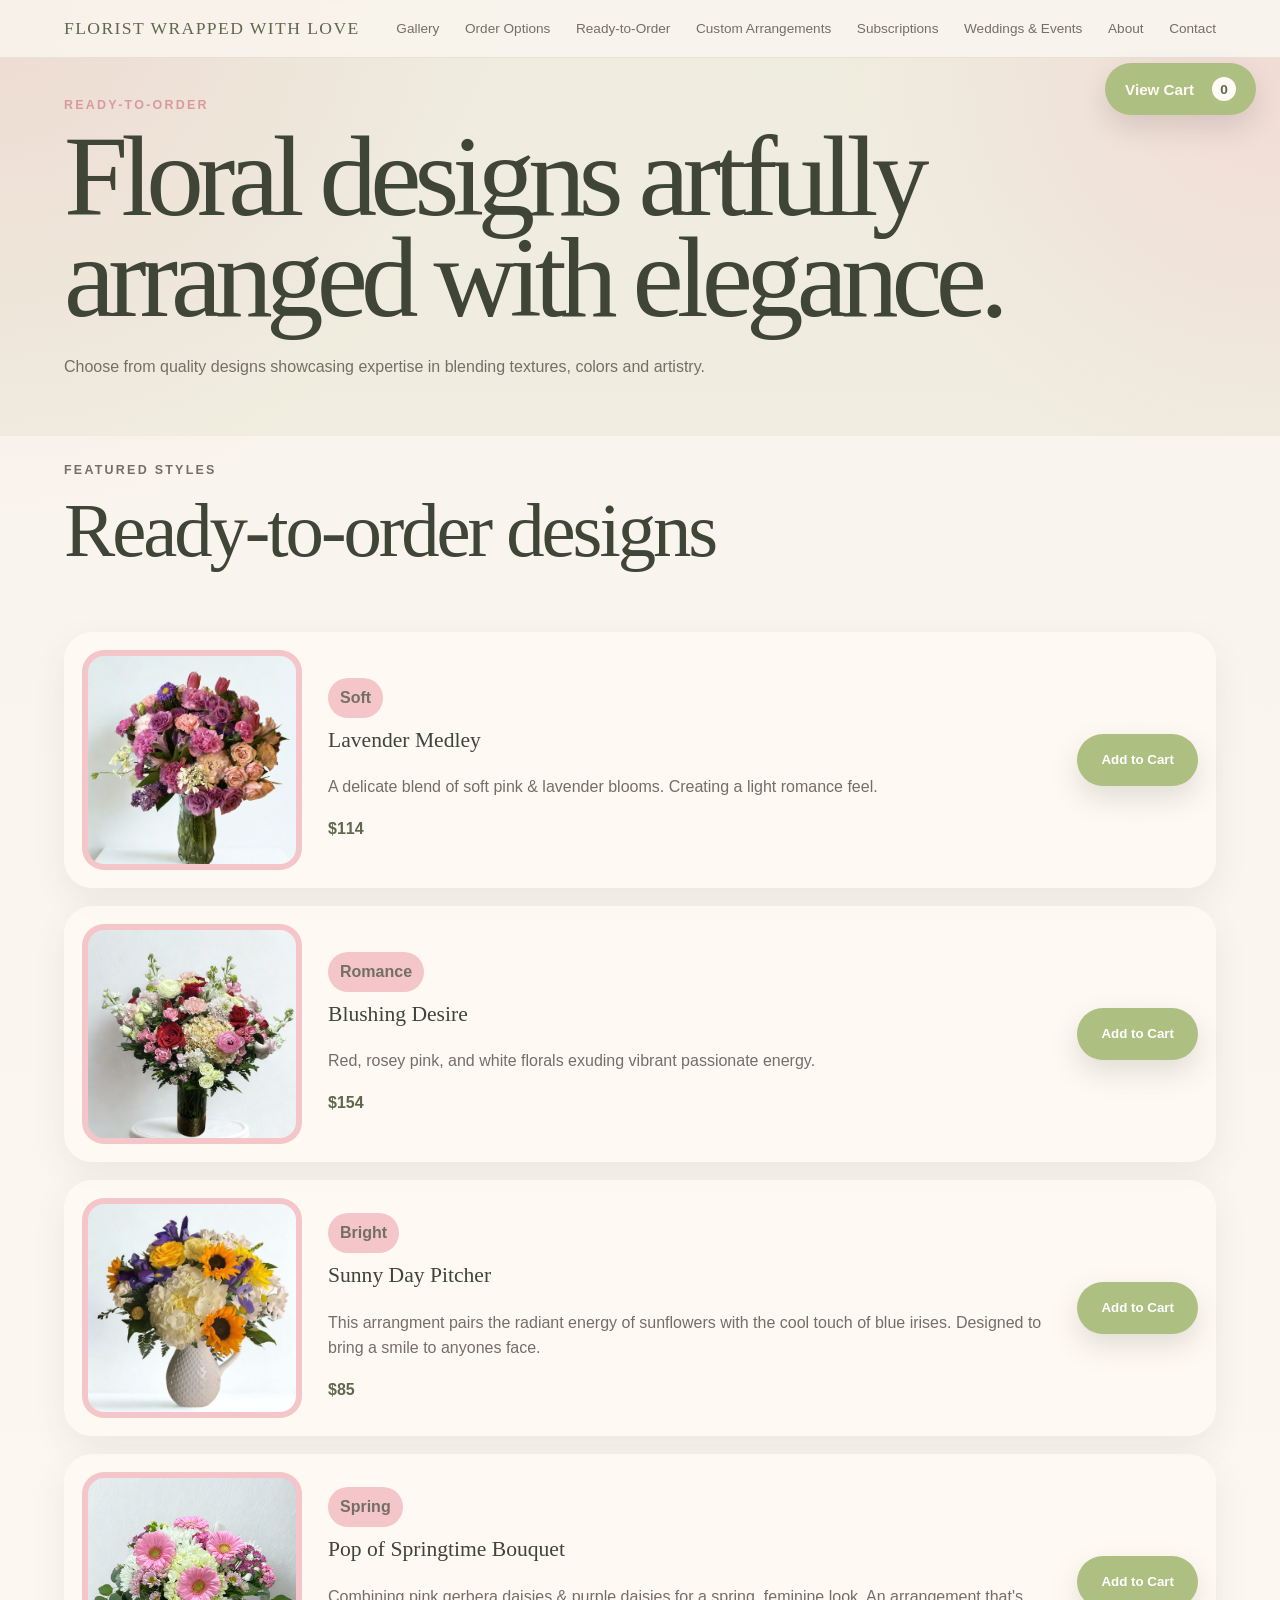
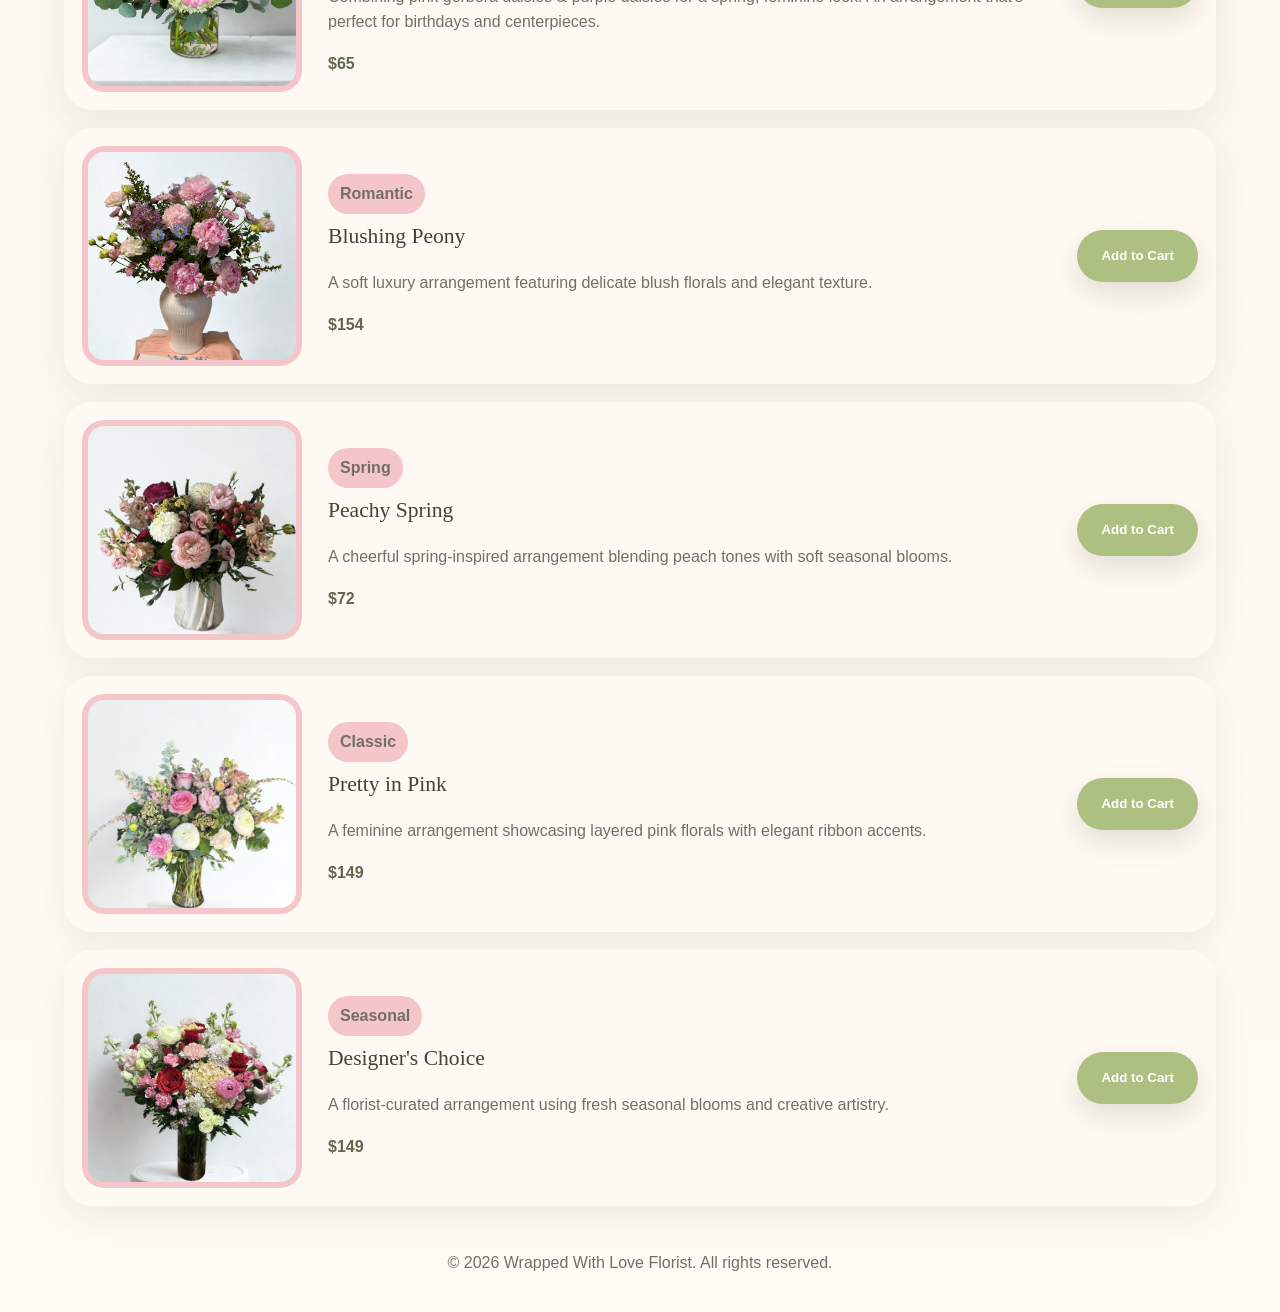
==== commit f5a538fe: "New prices" ====
--- a/shop.html
+++ b/shop.html
@@ -61,7 +61,7 @@
             <p class="shop-price">$114</p>
           </div>
 
-          <button class="btn btn-primary add-to-cart-button" data-name="Lavender Medley" data-price="$75"  data-image="images/shop-1.jpg">
+          <button class="btn btn-primary add-to-cart-button" data-name="Lavender Medley" data-price="$114"  data-image="images/shop-1.jpg">
             Add to Cart
           </button>
         </article>
@@ -73,10 +73,10 @@
             <p class="shop-tag">Romance</p>
             <h3>Blushing Desire</h3>
             <p>Red, rosey pink, and white florals exuding vibrant passionate energy.</p>
-            <p class="shop-price">$149</p>
-          </div>
-
-          <button class="btn btn-primary add-to-cart-button" data-name="Blushing Desire" data-price="$125" data-image="images/shop-2.jpg">
+            <p class="shop-price">$154</p>
+          </div>
+
+          <button class="btn btn-primary add-to-cart-button" data-name="Blushing Desire" data-price="$154" data-image="images/shop-2.jpg">
             Add to Cart
           </button>
         </article>
@@ -106,7 +106,7 @@
             <p class="shop-price">$65</p>
           </div>
 
-          <button class="btn btn-primary add-to-cart-button" data-name="Pop of Springtime Bouquet" data-price="$55" data-image="images/shop-4.jpg">
+          <button class="btn btn-primary add-to-cart-button" data-name="Pop of Springtime Bouquet" data-price="$65" data-image="images/shop-4.jpg">
             Add to Cart
           </button>
         </article>
@@ -122,9 +122,7 @@
   </div>
 
   <button
-    class="btn btn-primary add-to-cart-button"
-    data-name="Blushing Peony"
-    data-price="$175"
+    class="btn btn-primary add-to-cart-button" data-name="Blushing Peony" data-price="$154"
     data-image="images/gallery-1.jpg"
   >
     Add to Cart
@@ -138,13 +136,11 @@
     <p class="shop-tag">Spring</p>
     <h3>Peachy Spring</h3>
     <p>A cheerful spring-inspired arrangement blending peach tones with soft seasonal blooms.</p>
-    <p class="shop-price">$149</p>
+    <p class="shop-price">$72</p>
   </div>
 
   <button
-    class="btn btn-primary add-to-cart-button"
-    data-name="Peachy Spring"
-    data-price="$65"
+    class="btn btn-primary add-to-cart-button" data-name="Peachy Spring" data-price="$72"
     data-image="images/gallery-2.jpg"
   >
     Add to Cart
@@ -158,13 +154,11 @@
     <p class="shop-tag">Classic</p>
     <h3>Pretty in Pink</h3>
     <p>A feminine arrangement showcasing layered pink florals with elegant ribbon accents.</p>
-    <p class="shop-price">$100</p>
+    <p class="shop-price">$149</p>
   </div>
 
   <button
-    class="btn btn-primary add-to-cart-button"
-    data-name="Pretty in Pink"
-    data-price="$100"
+    class="btn btn-primary add-to-cart-button" data-name="Pretty in Pink" data-price="$149"
     data-image="images/gallery-3.jpg"
   >
     Add to Cart
@@ -178,13 +172,11 @@
     <p class="shop-tag">Seasonal</p>
     <h3>Designer's Choice</h3>
     <p>A florist-curated arrangement using fresh seasonal blooms and creative artistry.</p>
-    <p class="shop-price">$125</p>
+    <p class="shop-price">$149</p>
   </div>
 
   <button
-    class="btn btn-primary add-to-cart-button"
-    data-name="Designer's Choice"
-    data-price="$125"
+    class="btn btn-primary add-to-cart-button" data-name="Designer's Choice" data-price="$149"
     data-image="images/gallery-4.jpg"
   >
     Add to Cart
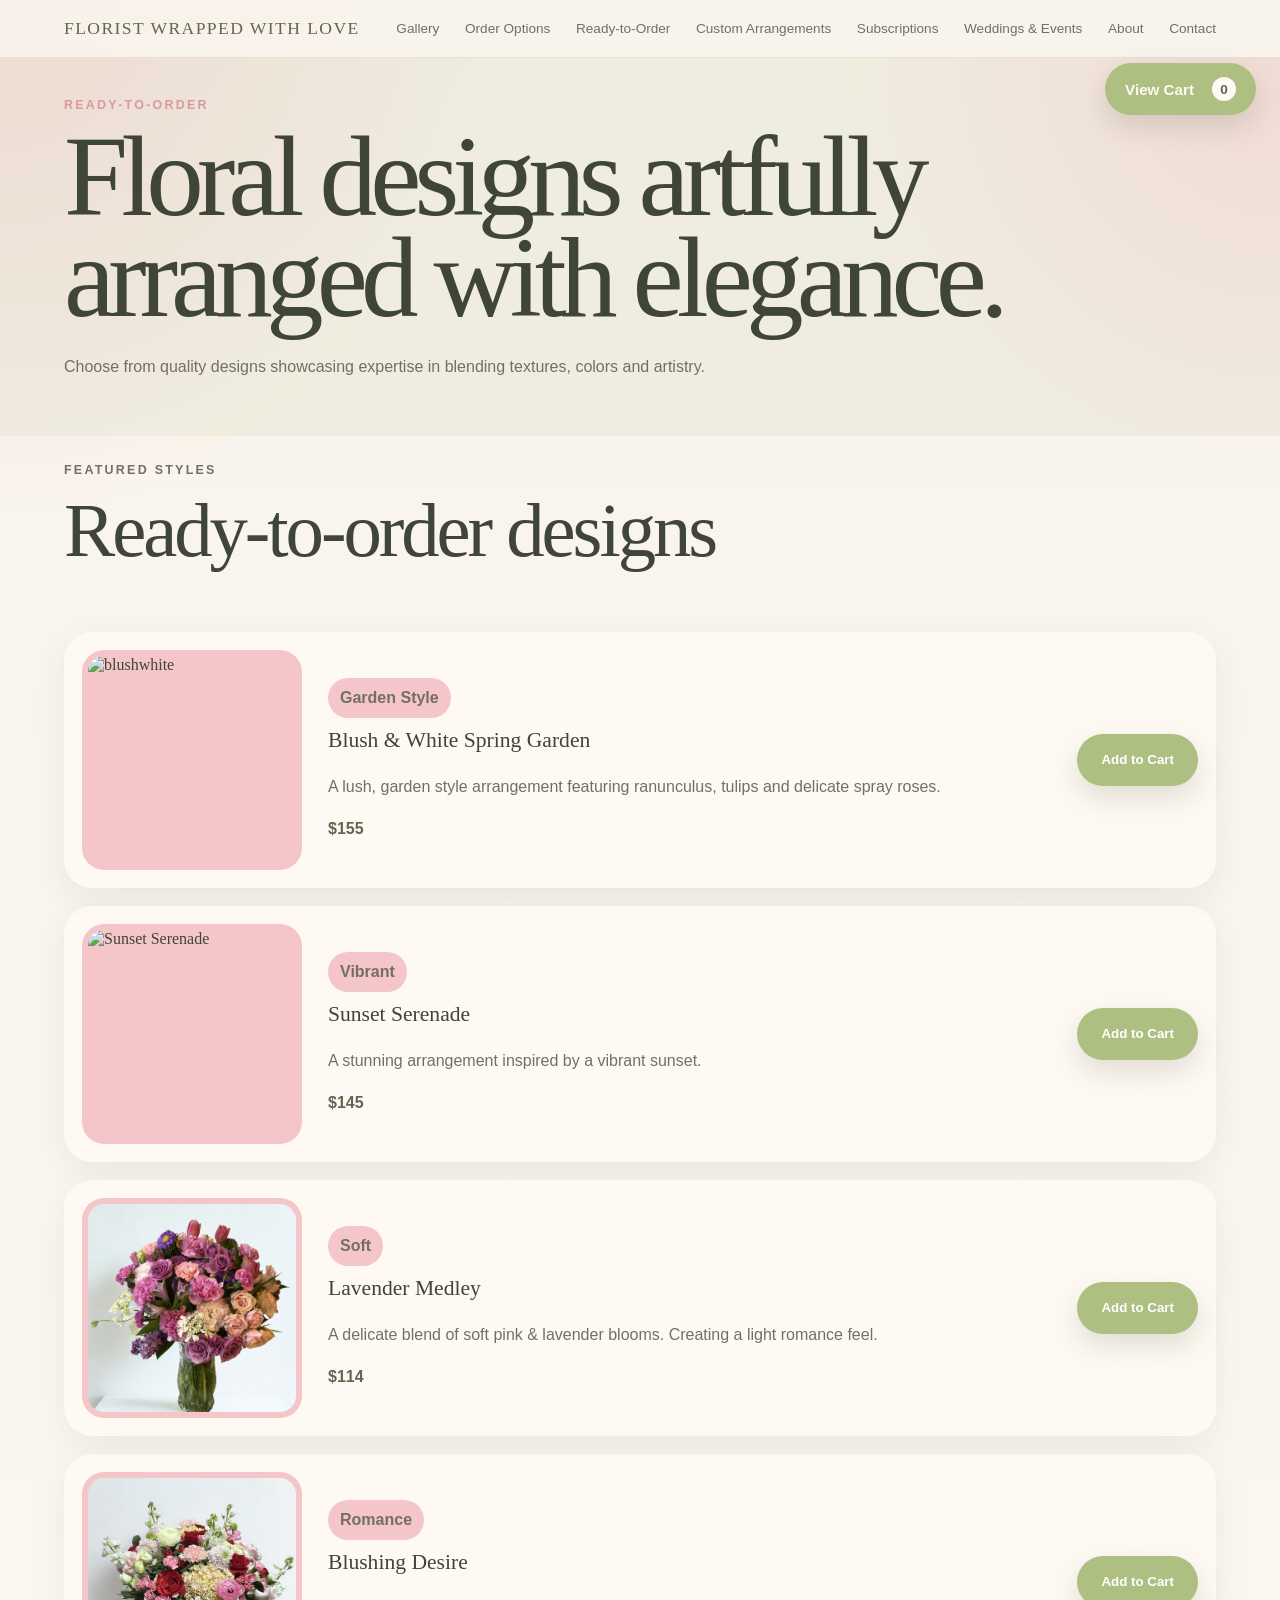
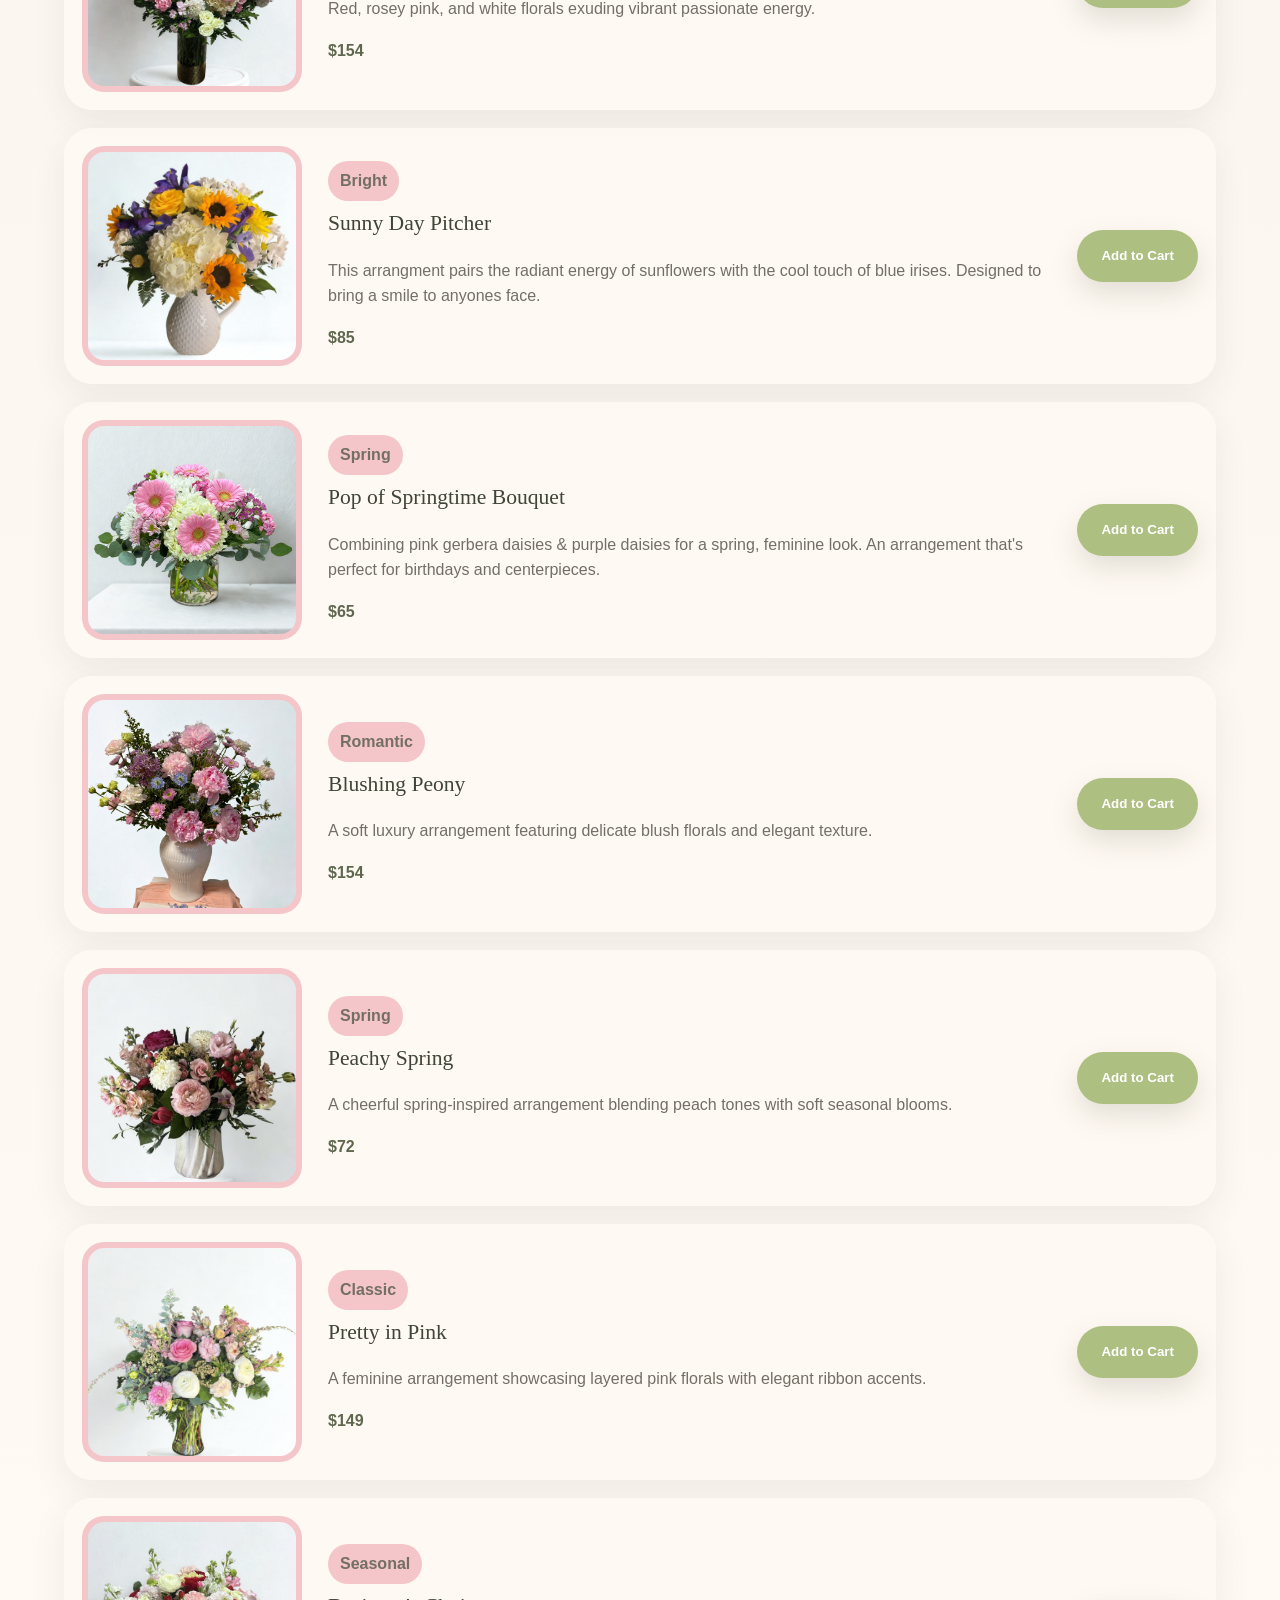
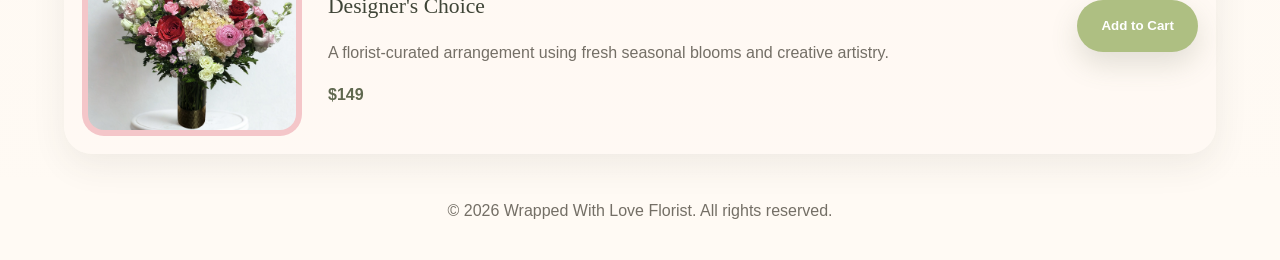
==== commit 0945d0b6: "V55" ====
--- a/shop.html
+++ b/shop.html
@@ -51,6 +51,43 @@
       </div>
 
       <div class="shop-list">
+
+        <article class="shop-card">
+          <img src="images/shop-A.jpg" alt="blushwhite" />
+
+          <div class="shop-card-content">
+            <p class="shop-tag">Garden Style</p>
+            <h3>Blush & White Spring Garden</h3>
+            <p>A lush, garden style arrangement featuring ranunculus, tulips and delicate spray roses. </p>
+            <p class="shop-price">$155</p>
+          </div>
+
+          <button class="btn btn-primary add-to-cart-button" data-name="Blush & White" data-price="$155"  data-image="images/shop-A.jpg">
+            Add to Cart
+          </button>
+        </article>
+
+                <article class="shop-card">
+          <img src="images/shop-B.jpg" alt="Sunset Serenade" />
+
+          <div class="shop-card-content">
+            <p class="shop-tag">Vibrant</p>
+            <h3>Sunset Serenade</h3>
+            <p>A stunning arrangement inspired by a vibrant sunset.</p>
+            <p class="shop-price">$145</p>
+          </div>
+
+          <button class="btn btn-primary add-to-cart-button" data-name="Sunset Serenade" data-price="$145"  data-image="images/shop-B.jpg">
+            Add to Cart
+          </button>
+        </article>
+
+
+
+
+
+
+
         <article class="shop-card">
           <img src="images/shop-1.jpg" alt="Lavender Medley flower design" />
 
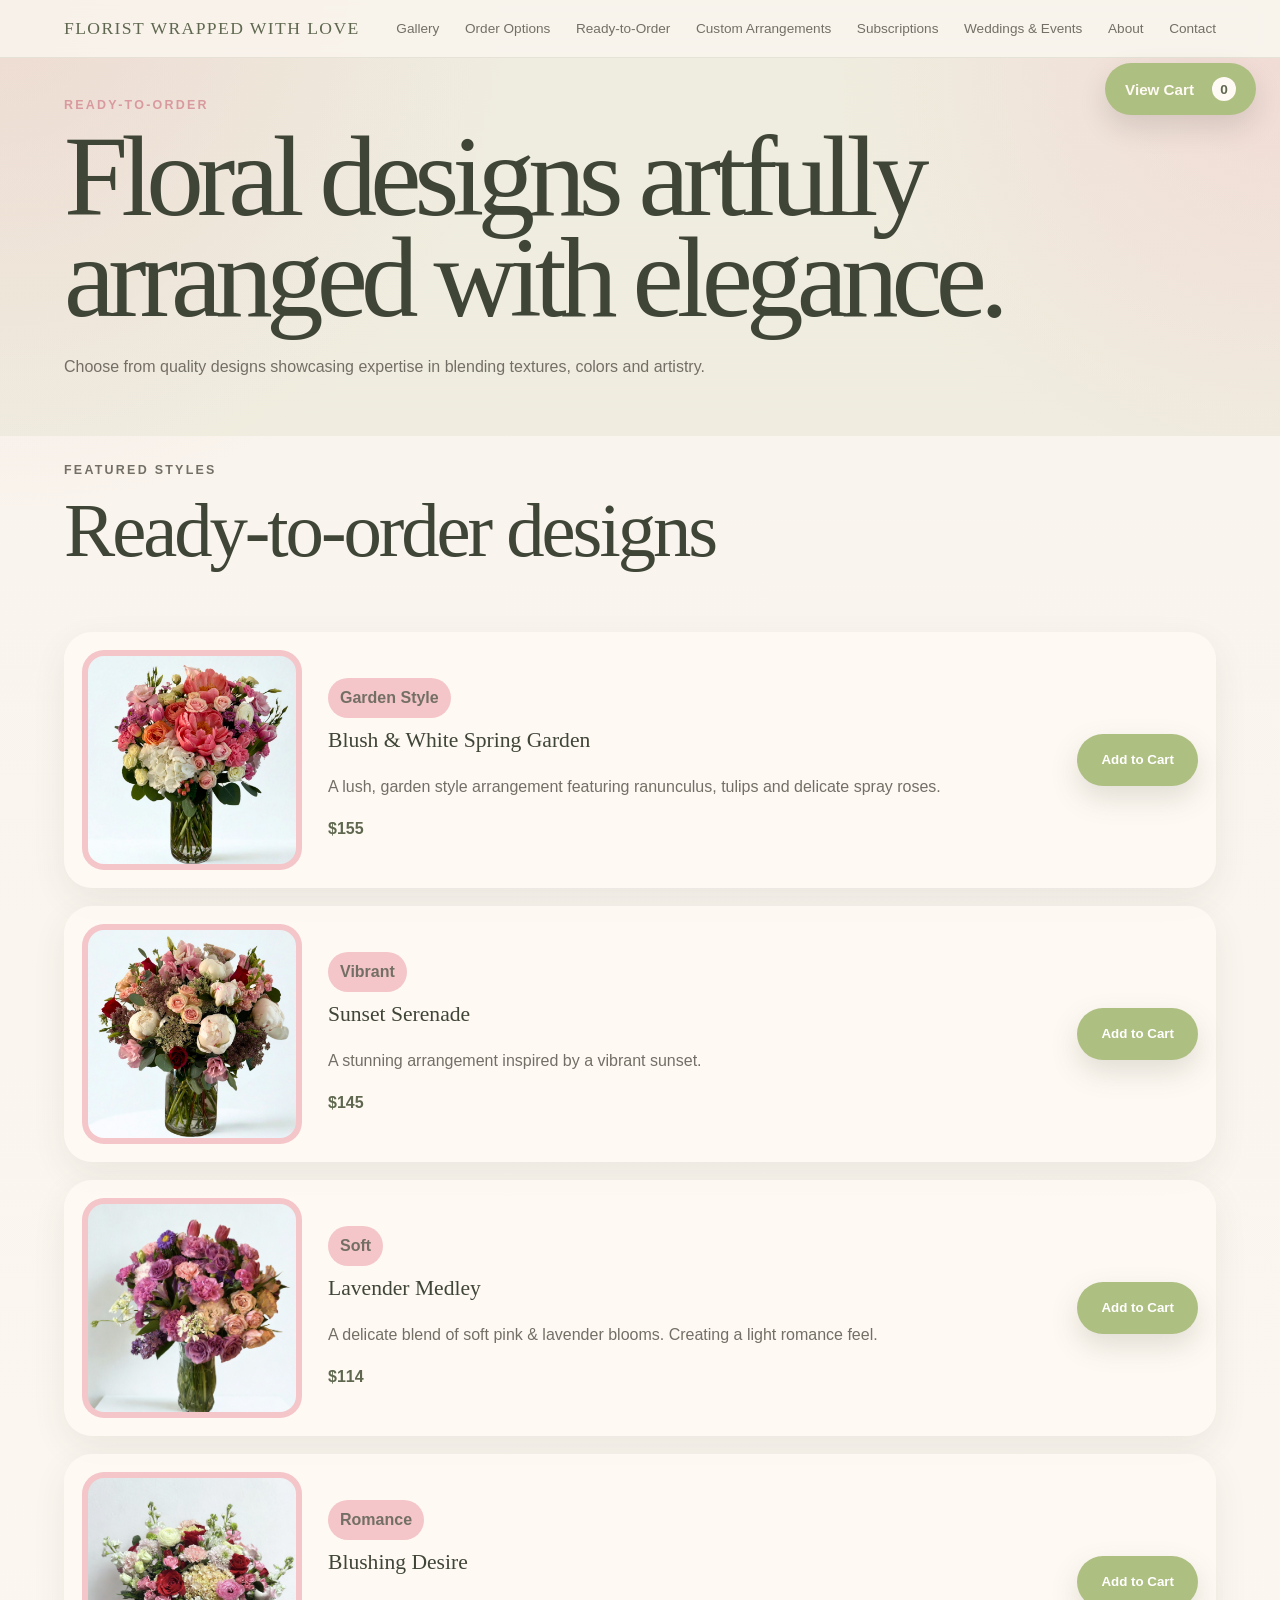
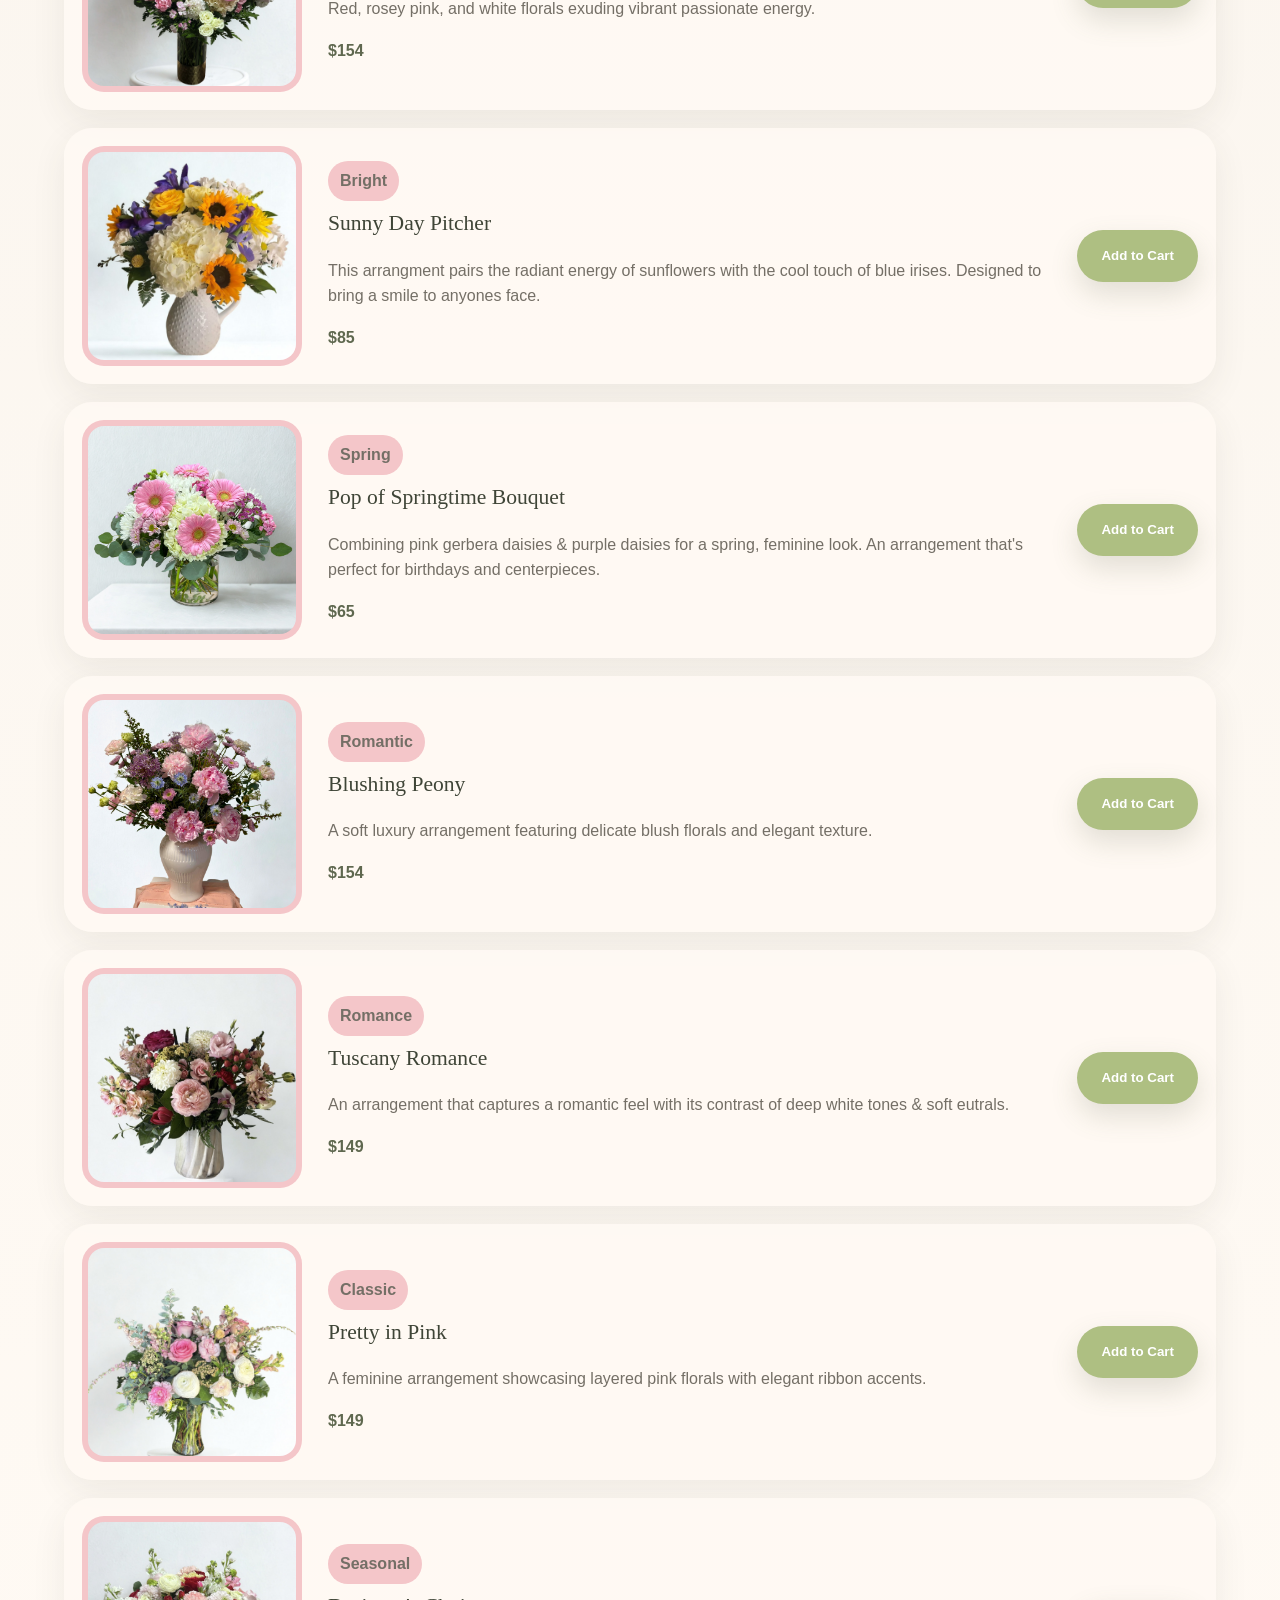
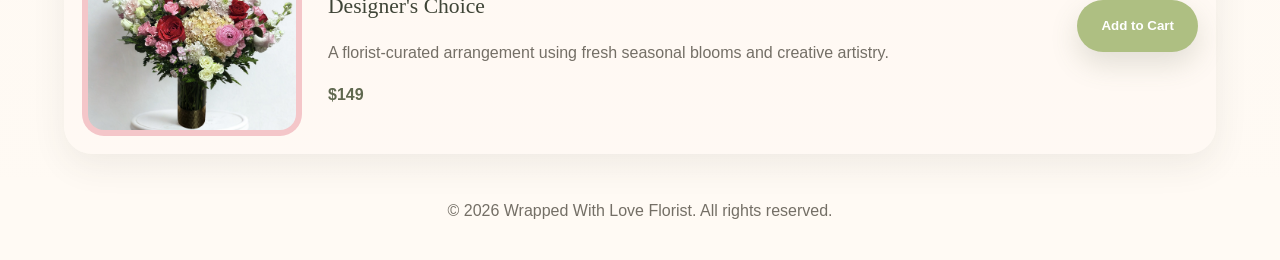
==== commit 6496b545: "V4" ====
--- a/shop.html
+++ b/shop.html
@@ -170,14 +170,14 @@
   <img src="images/gallery-2.jpg" alt="Peachy Spring bouquet design" />
 
   <div class="shop-card-content">
-    <p class="shop-tag">Spring</p>
-    <h3>Peachy Spring</h3>
-    <p>A cheerful spring-inspired arrangement blending peach tones with soft seasonal blooms.</p>
-    <p class="shop-price">$72</p>
+    <p class="shop-tag">Romance</p>
+    <h3>Tuscany Romance</h3>
+    <p>An arrangement that captures a romantic feel with its contrast of deep white tones & soft eutrals.</p>
+    <p class="shop-price">$149</p>
   </div>
 
   <button
-    class="btn btn-primary add-to-cart-button" data-name="Peachy Spring" data-price="$72"
+    class="btn btn-primary add-to-cart-button" data-name="Peachy Spring" data-price="$149"
     data-image="images/gallery-2.jpg"
   >
     Add to Cart
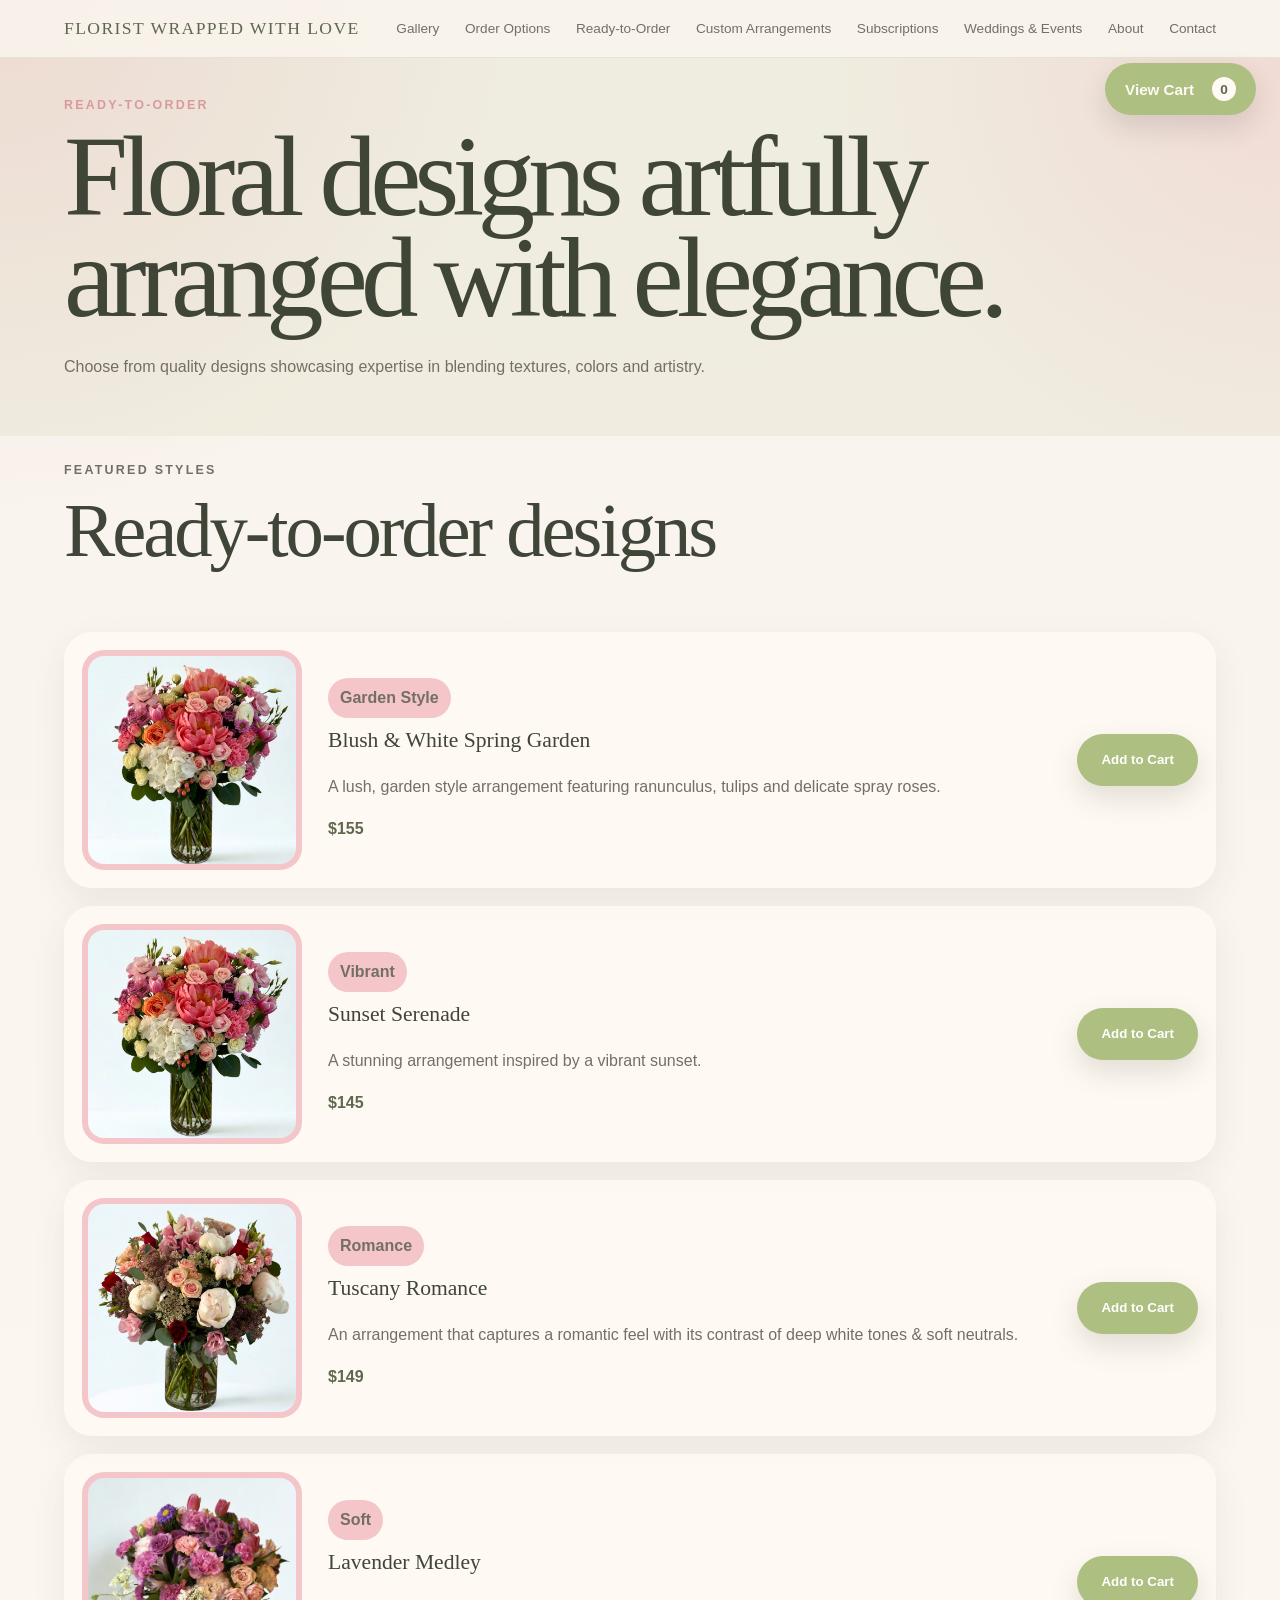
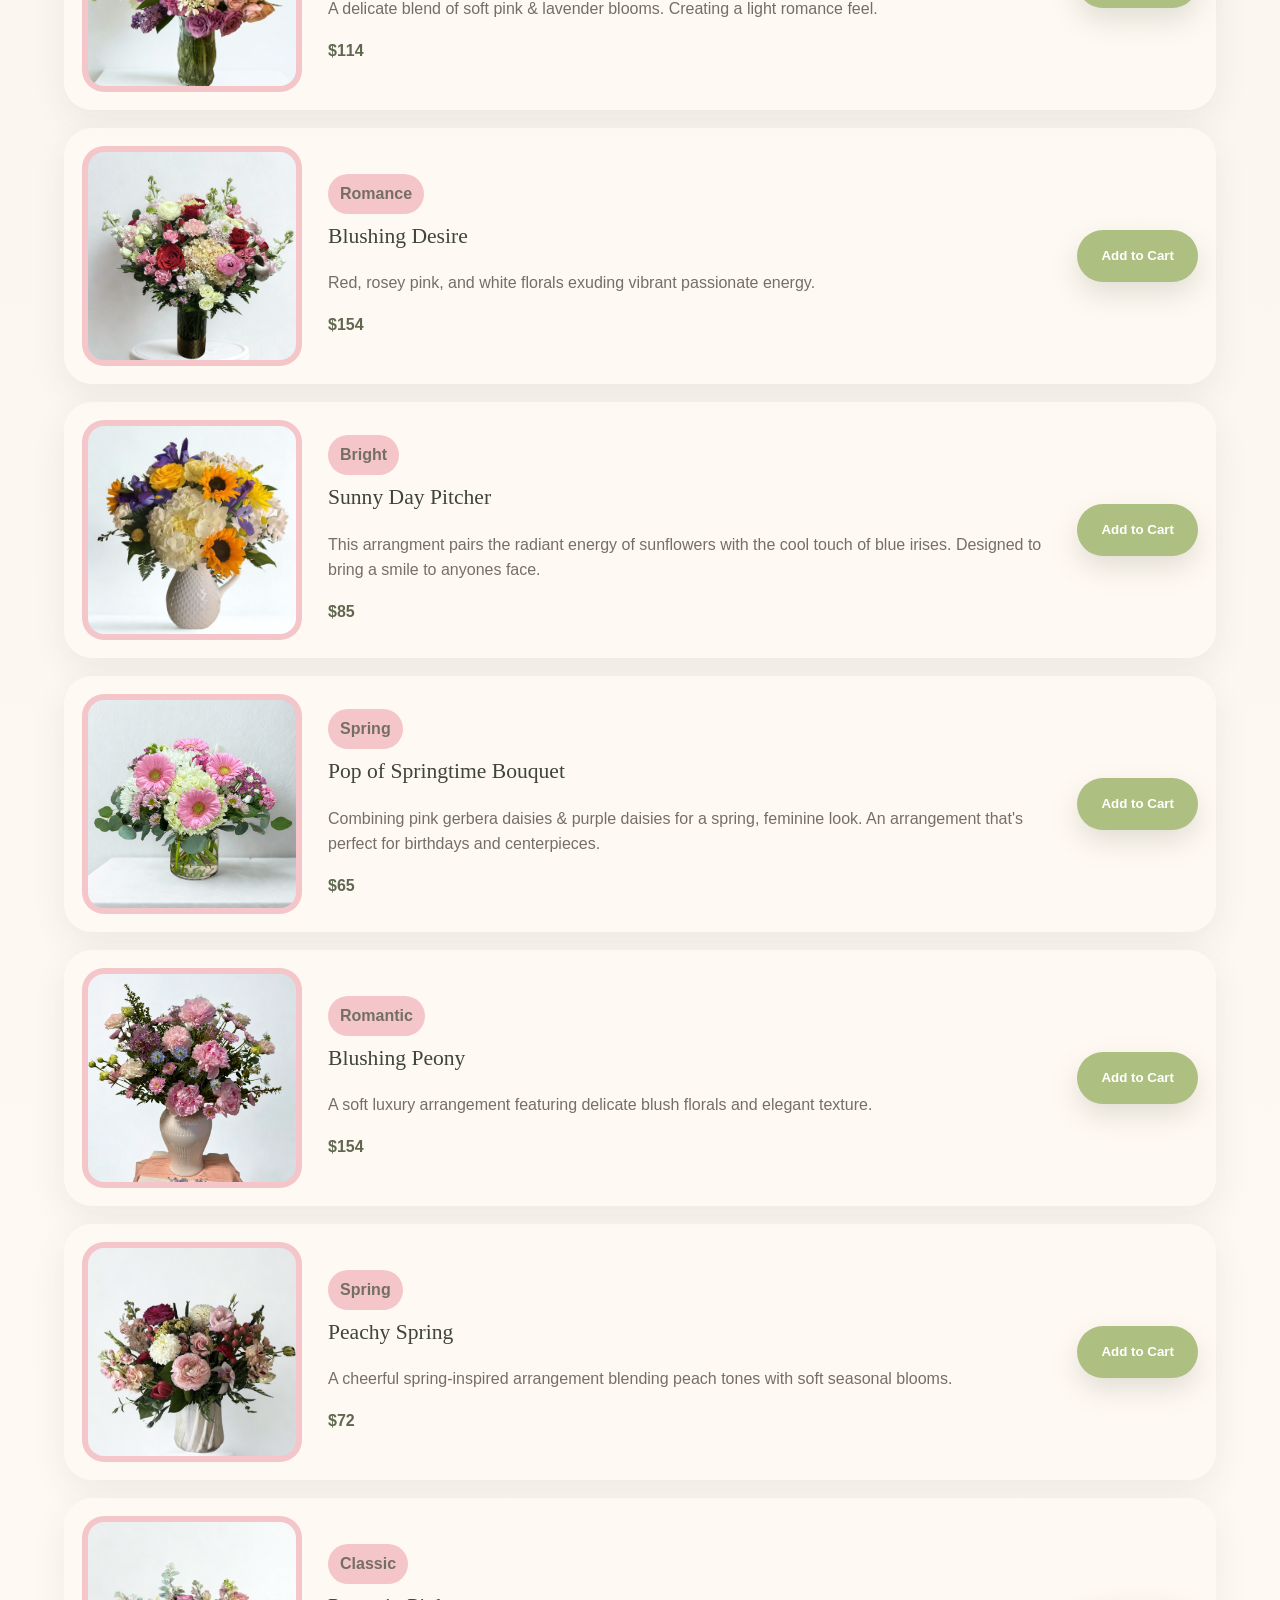
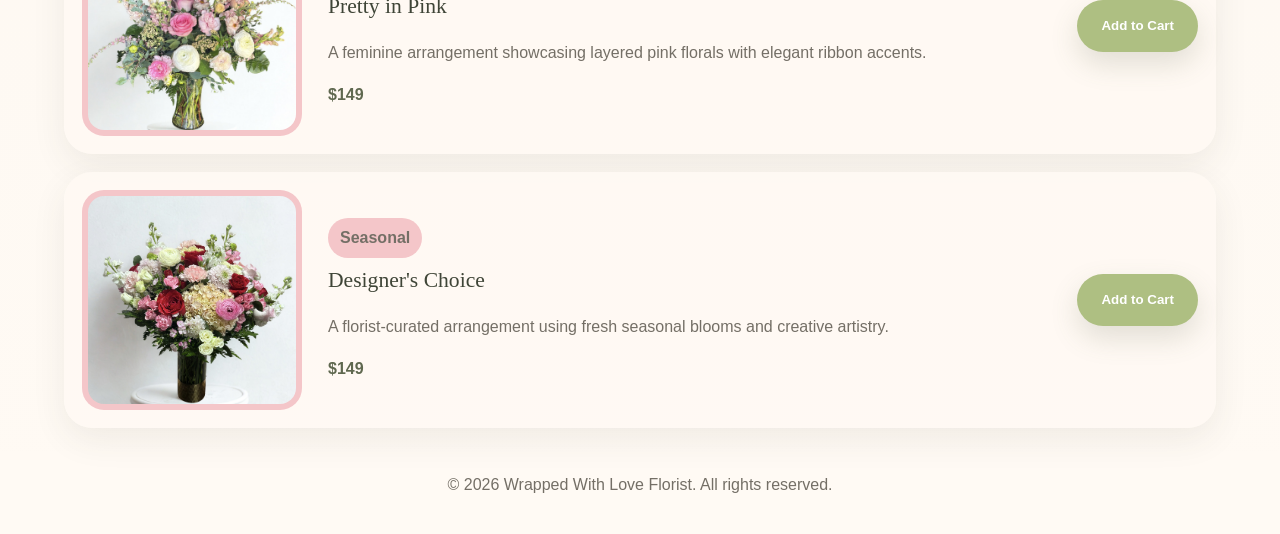
==== commit daa73156: "6/1/26 V1" ====
--- a/shop.html
+++ b/shop.html
@@ -82,7 +82,20 @@
           </button>
         </article>
 
-
+        <article class="shop-card">
+  <img src="images/shop-C.jpg" alt="Peachy Spring bouquet design" />
+
+  <div class="shop-card-content">
+    <p class="shop-tag">Romance</p>
+    <h3>Tuscany Romance</h3>
+    <p>An arrangement that captures a romantic feel with its contrast of deep white tones & soft neutrals.</p>
+    <p class="shop-price">$149</p>
+  </div>
+
+  <button class="btn btn-primary add-to-cart-button" data-name="Tuscany Romance" data-price="$149"  data-image="images/shop-C.jpg">
+            Add to Cart
+          </button>
+        </article>
 
 
 
@@ -170,14 +183,14 @@
   <img src="images/gallery-2.jpg" alt="Peachy Spring bouquet design" />
 
   <div class="shop-card-content">
-    <p class="shop-tag">Romance</p>
-    <h3>Tuscany Romance</h3>
-    <p>An arrangement that captures a romantic feel with its contrast of deep white tones & soft eutrals.</p>
-    <p class="shop-price">$149</p>
+    <p class="shop-tag">Spring</p>
+    <h3>Peachy Spring</h3>
+    <p>A cheerful spring-inspired arrangement blending peach tones with soft seasonal blooms.</p>
+    <p class="shop-price">$72</p>
   </div>
 
   <button
-    class="btn btn-primary add-to-cart-button" data-name="Peachy Spring" data-price="$149"
+    class="btn btn-primary add-to-cart-button" data-name="Peachy Spring" data-price="$72"
     data-image="images/gallery-2.jpg"
   >
     Add to Cart
